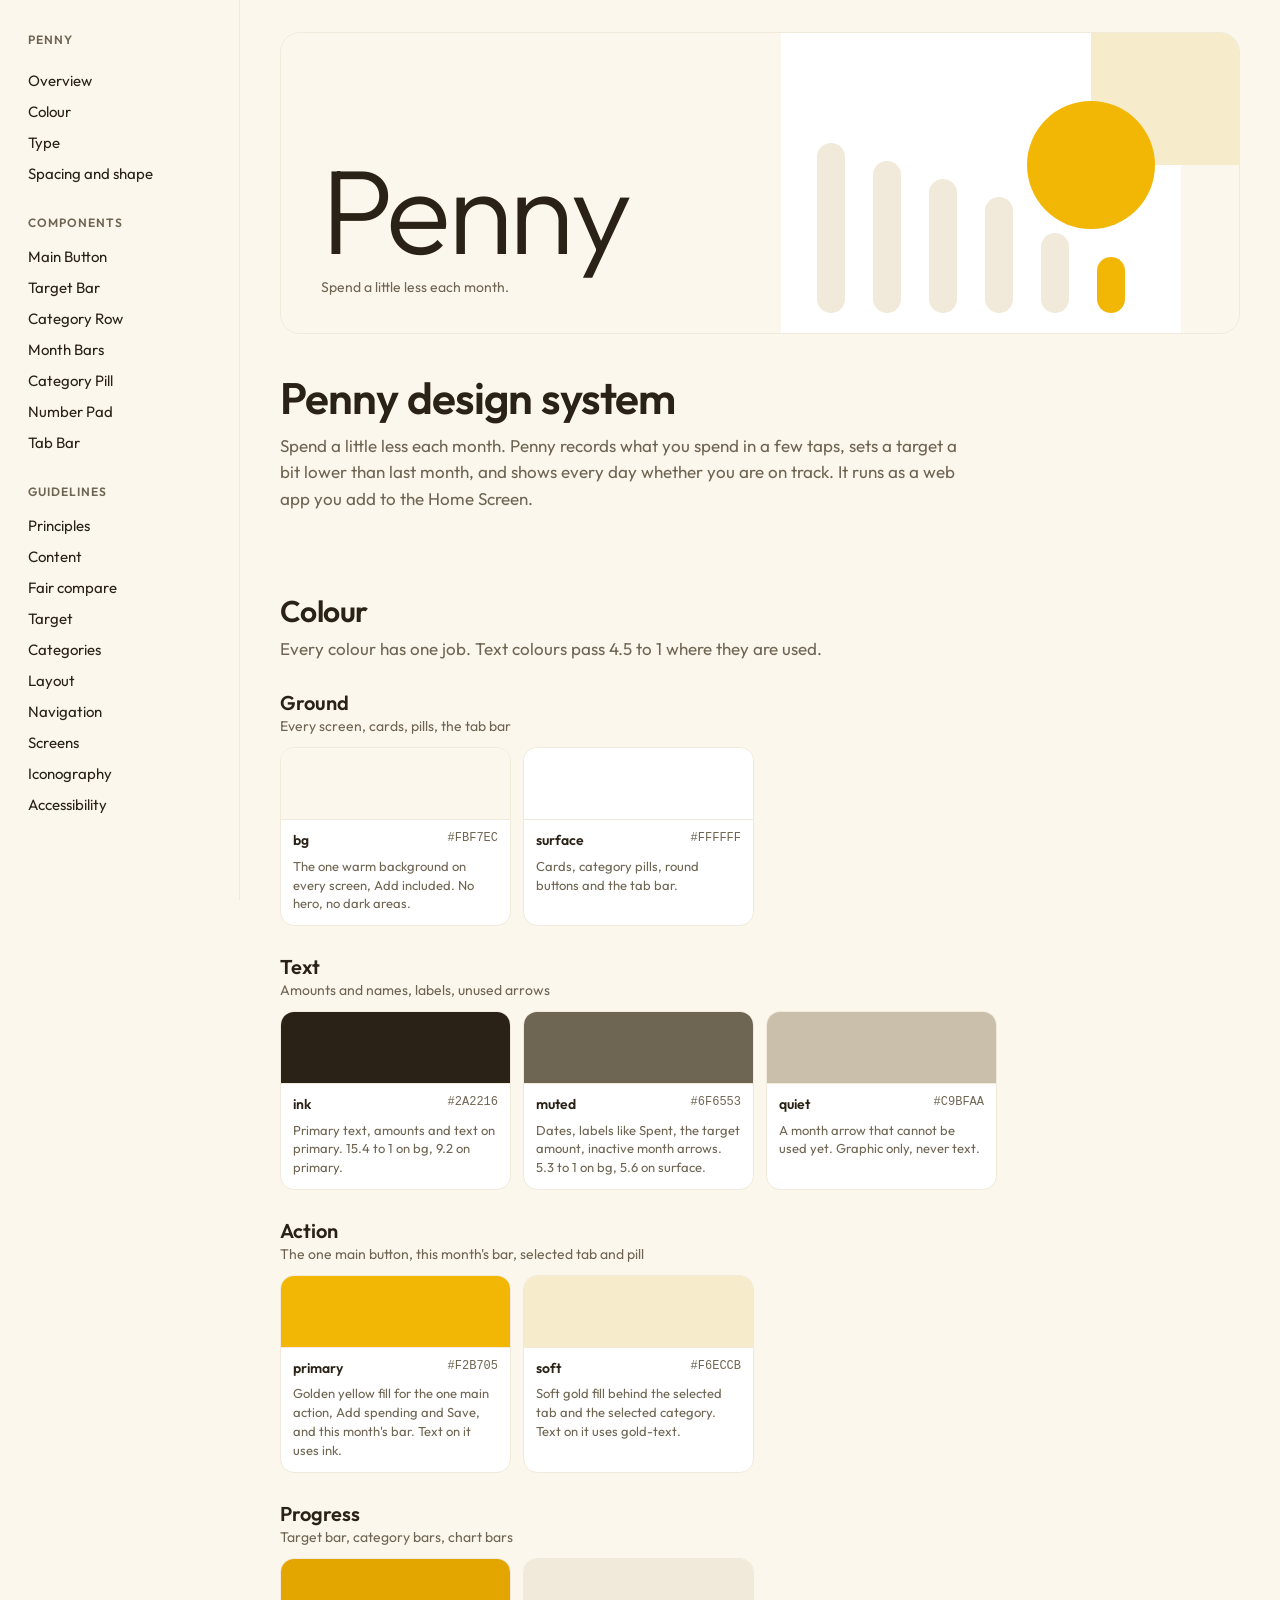
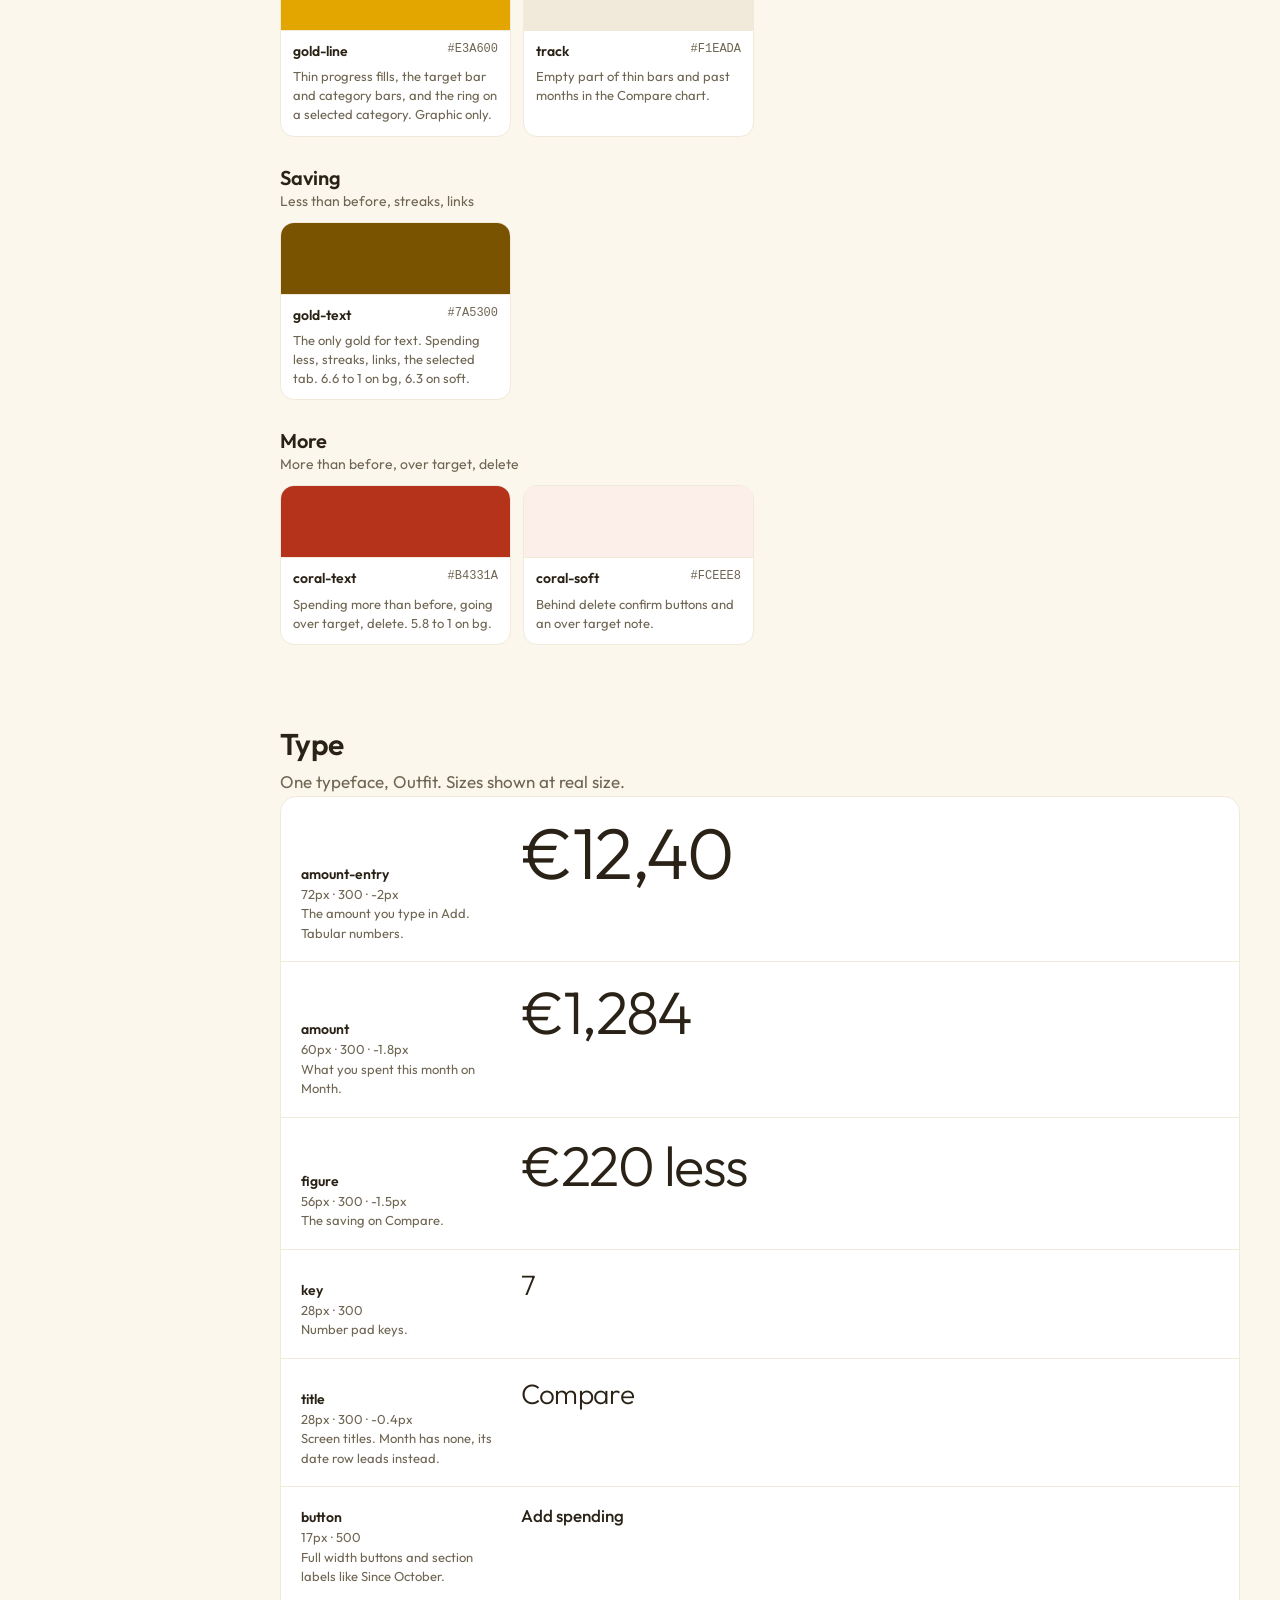
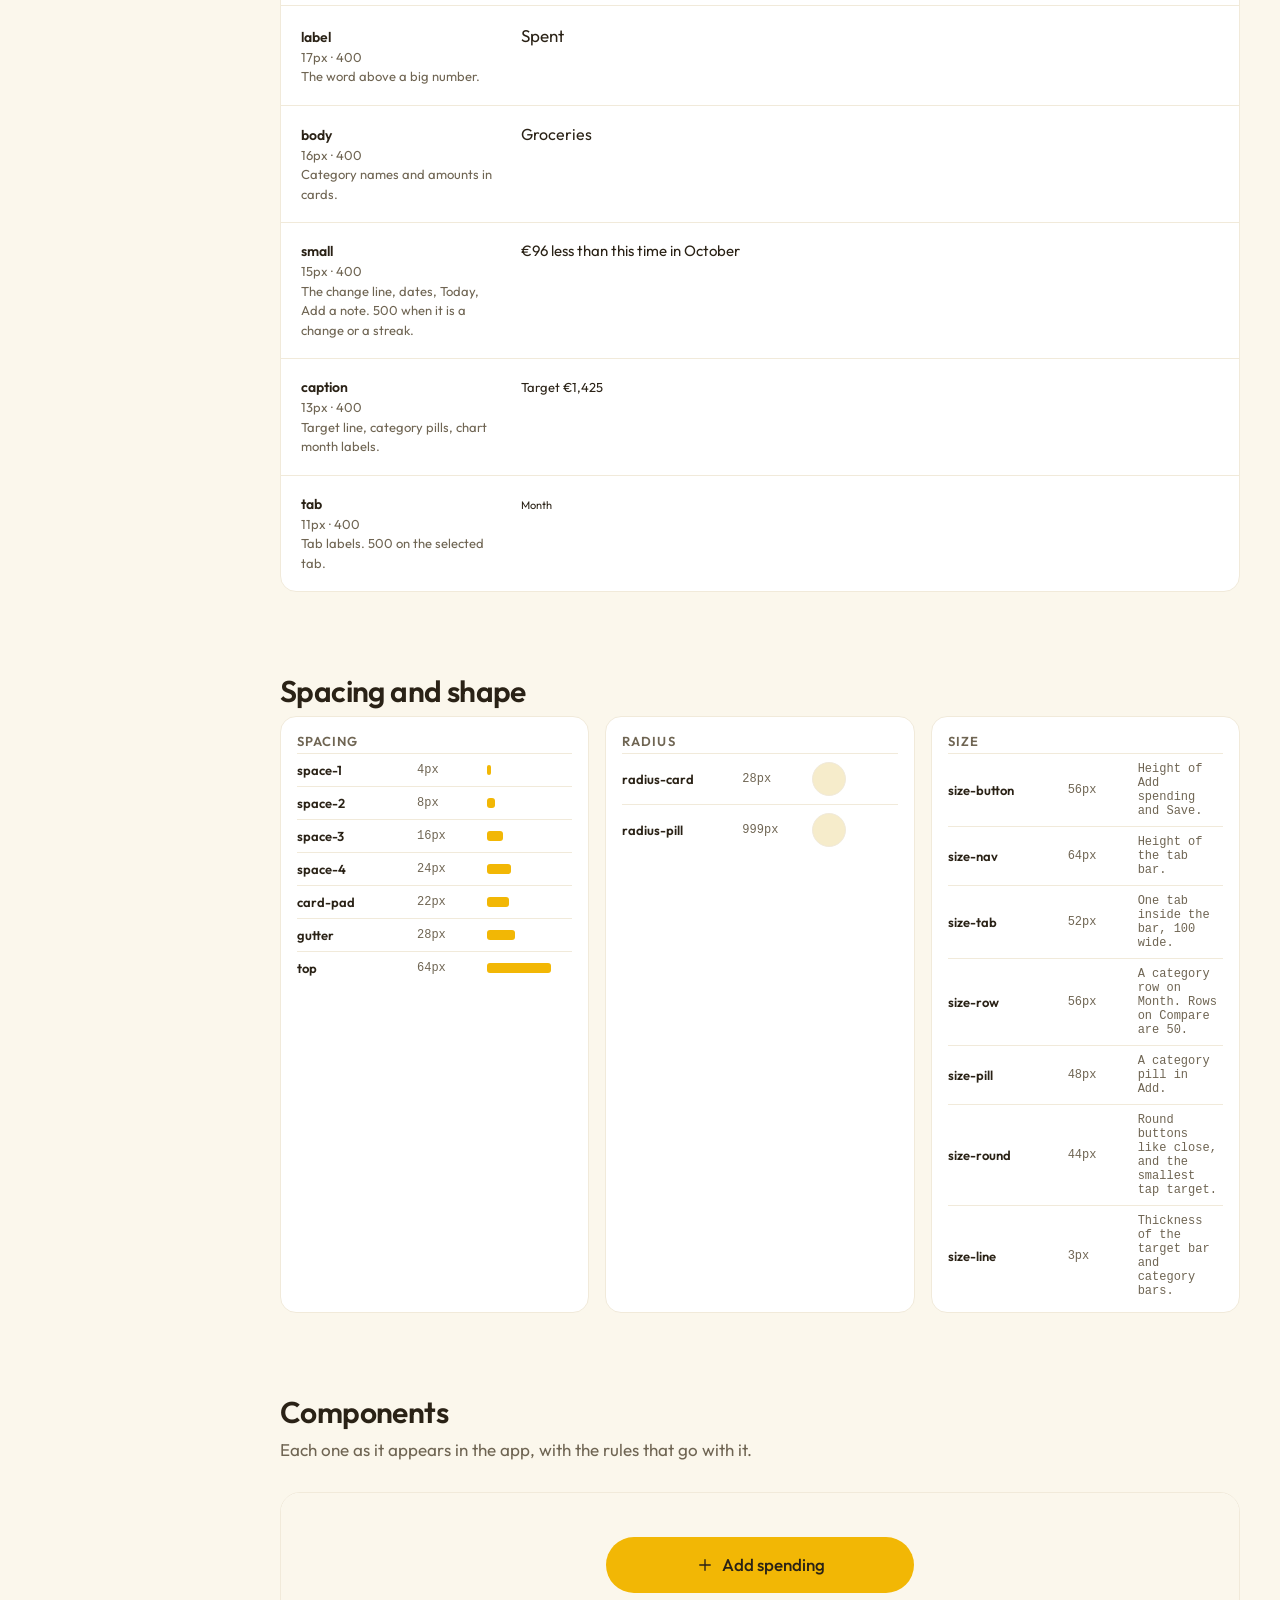
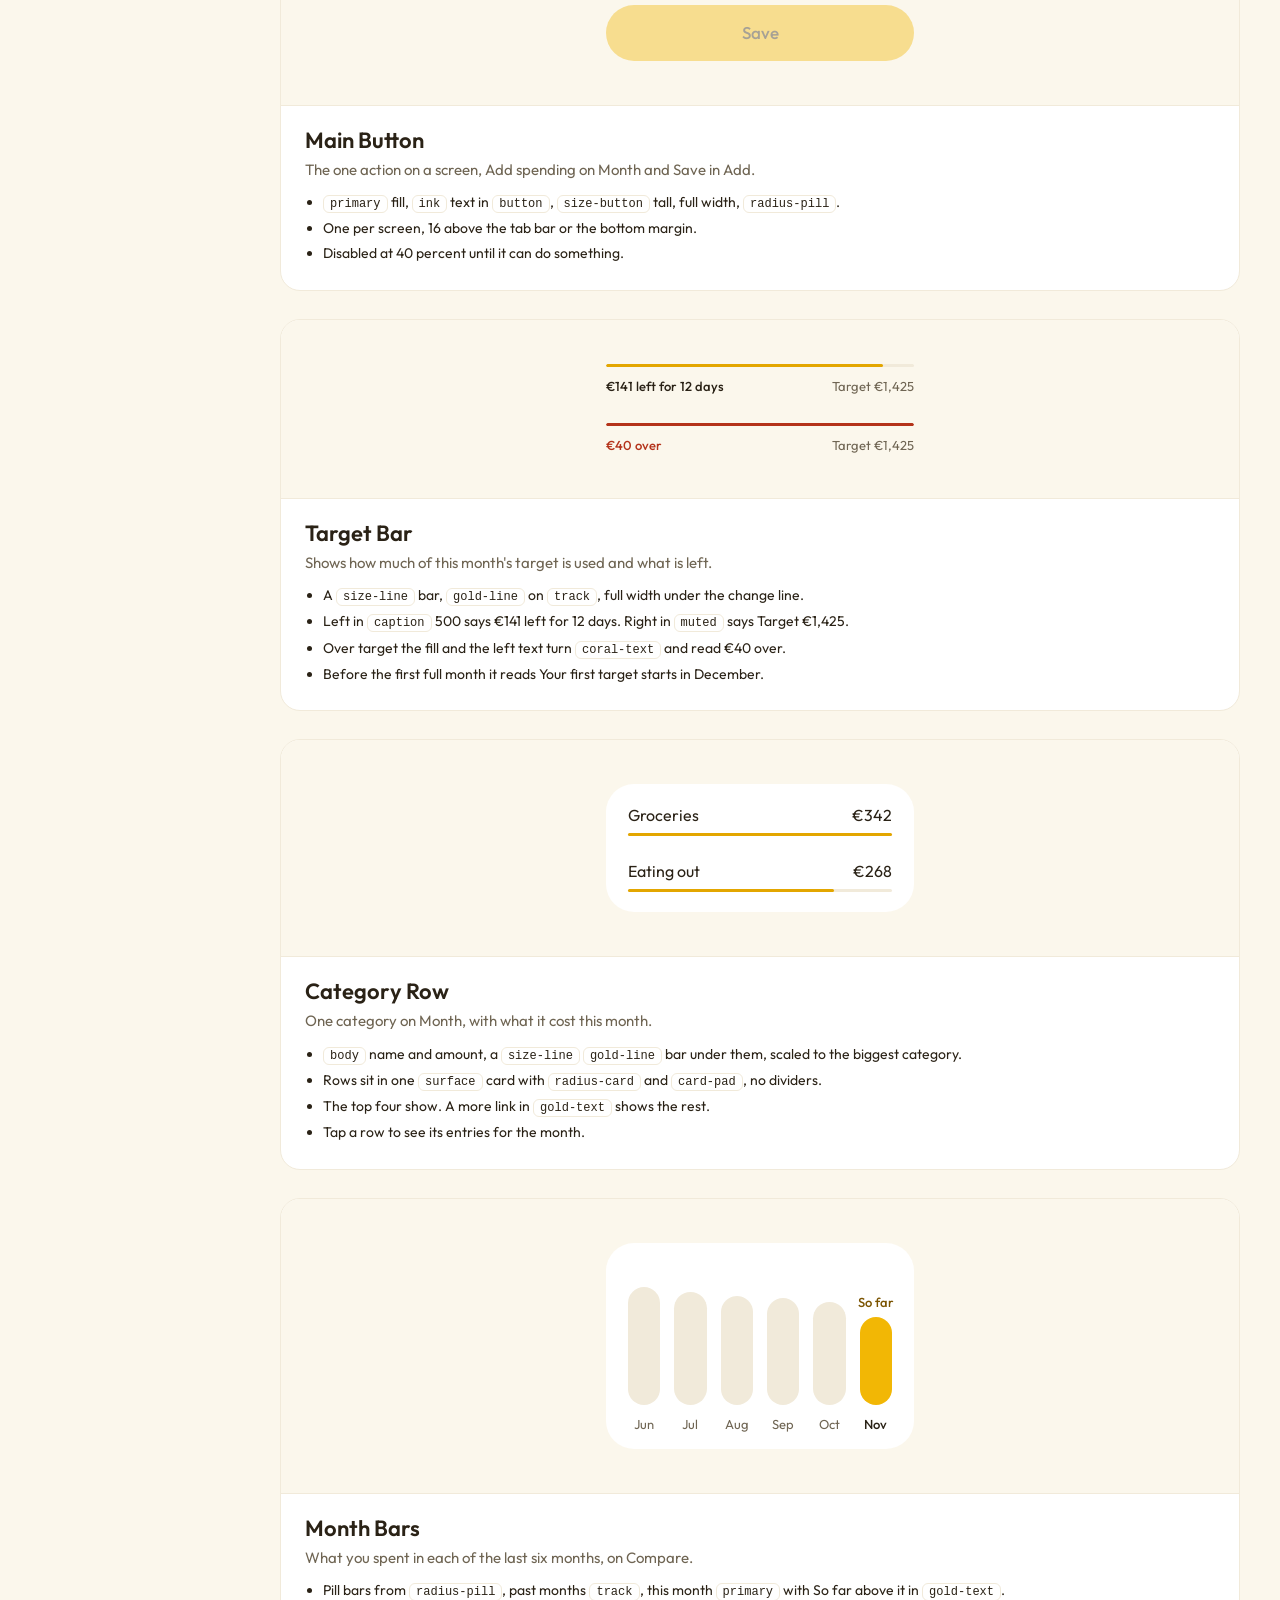
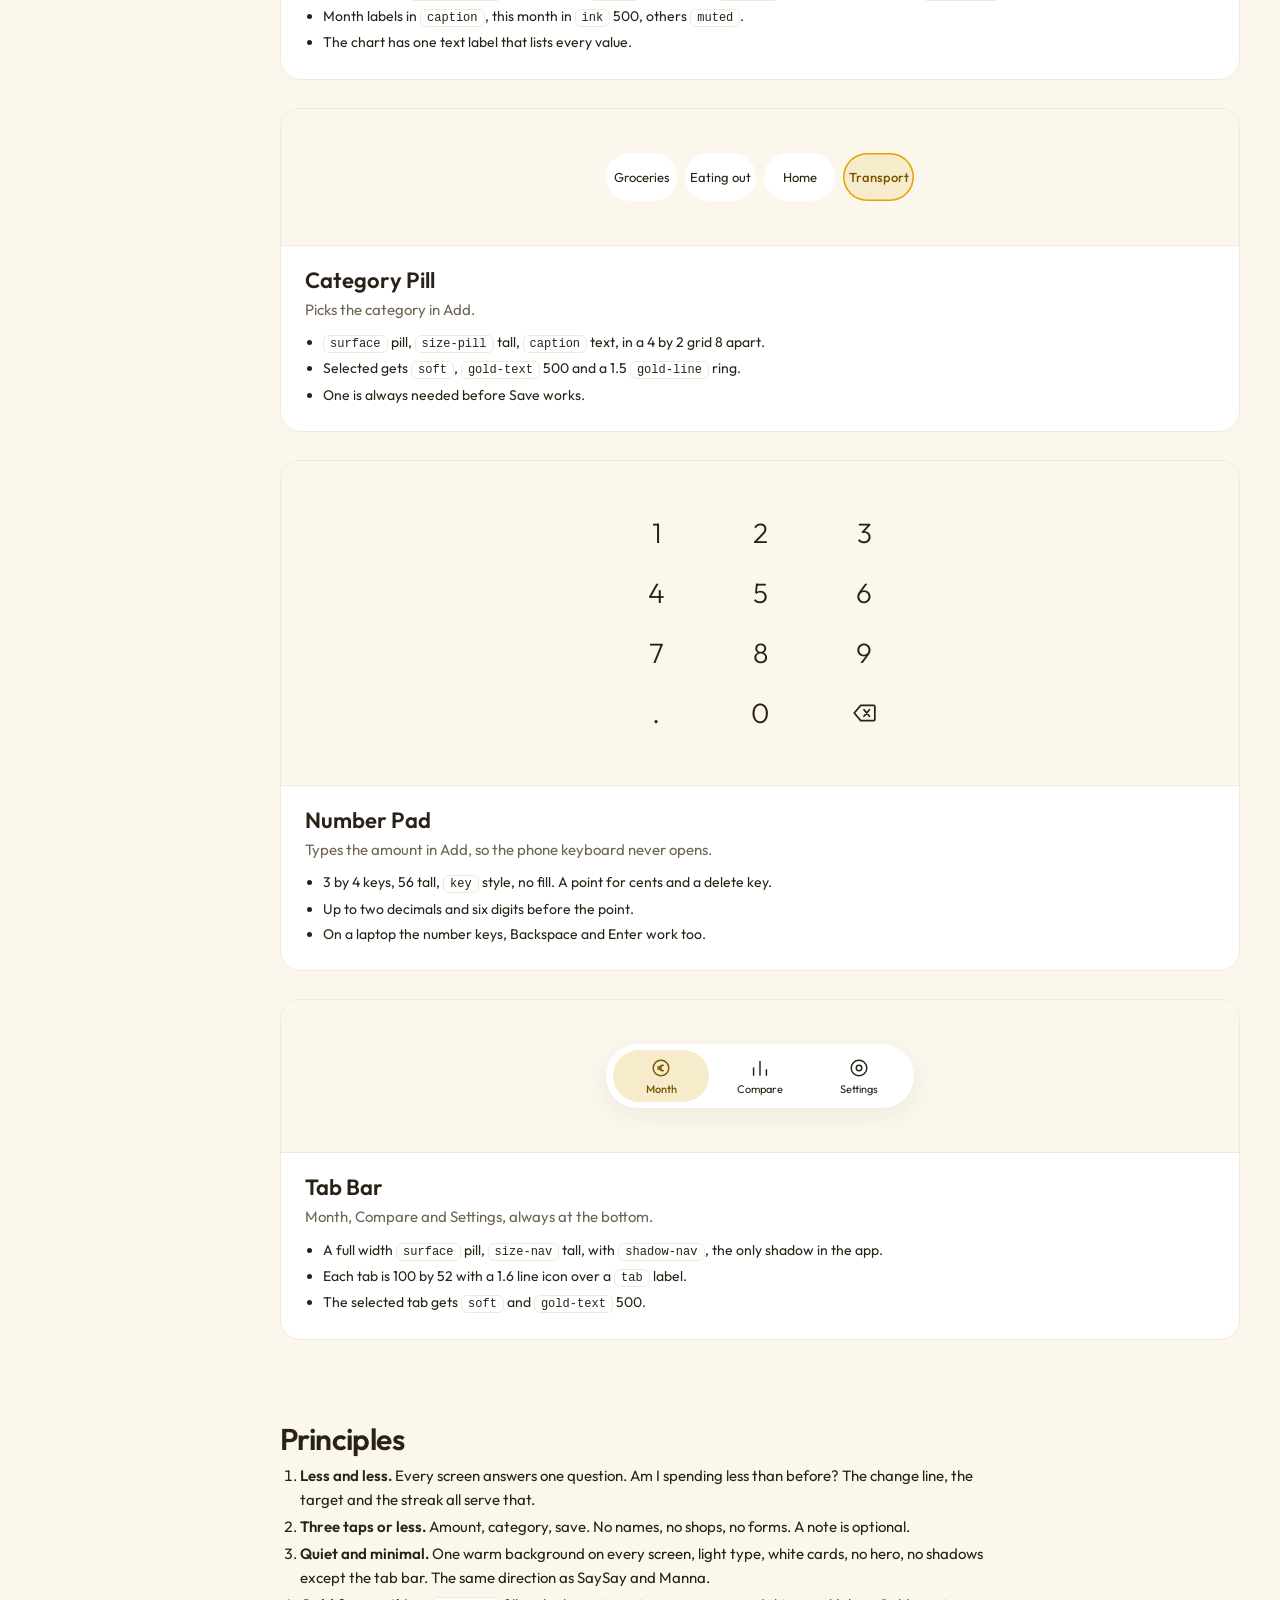
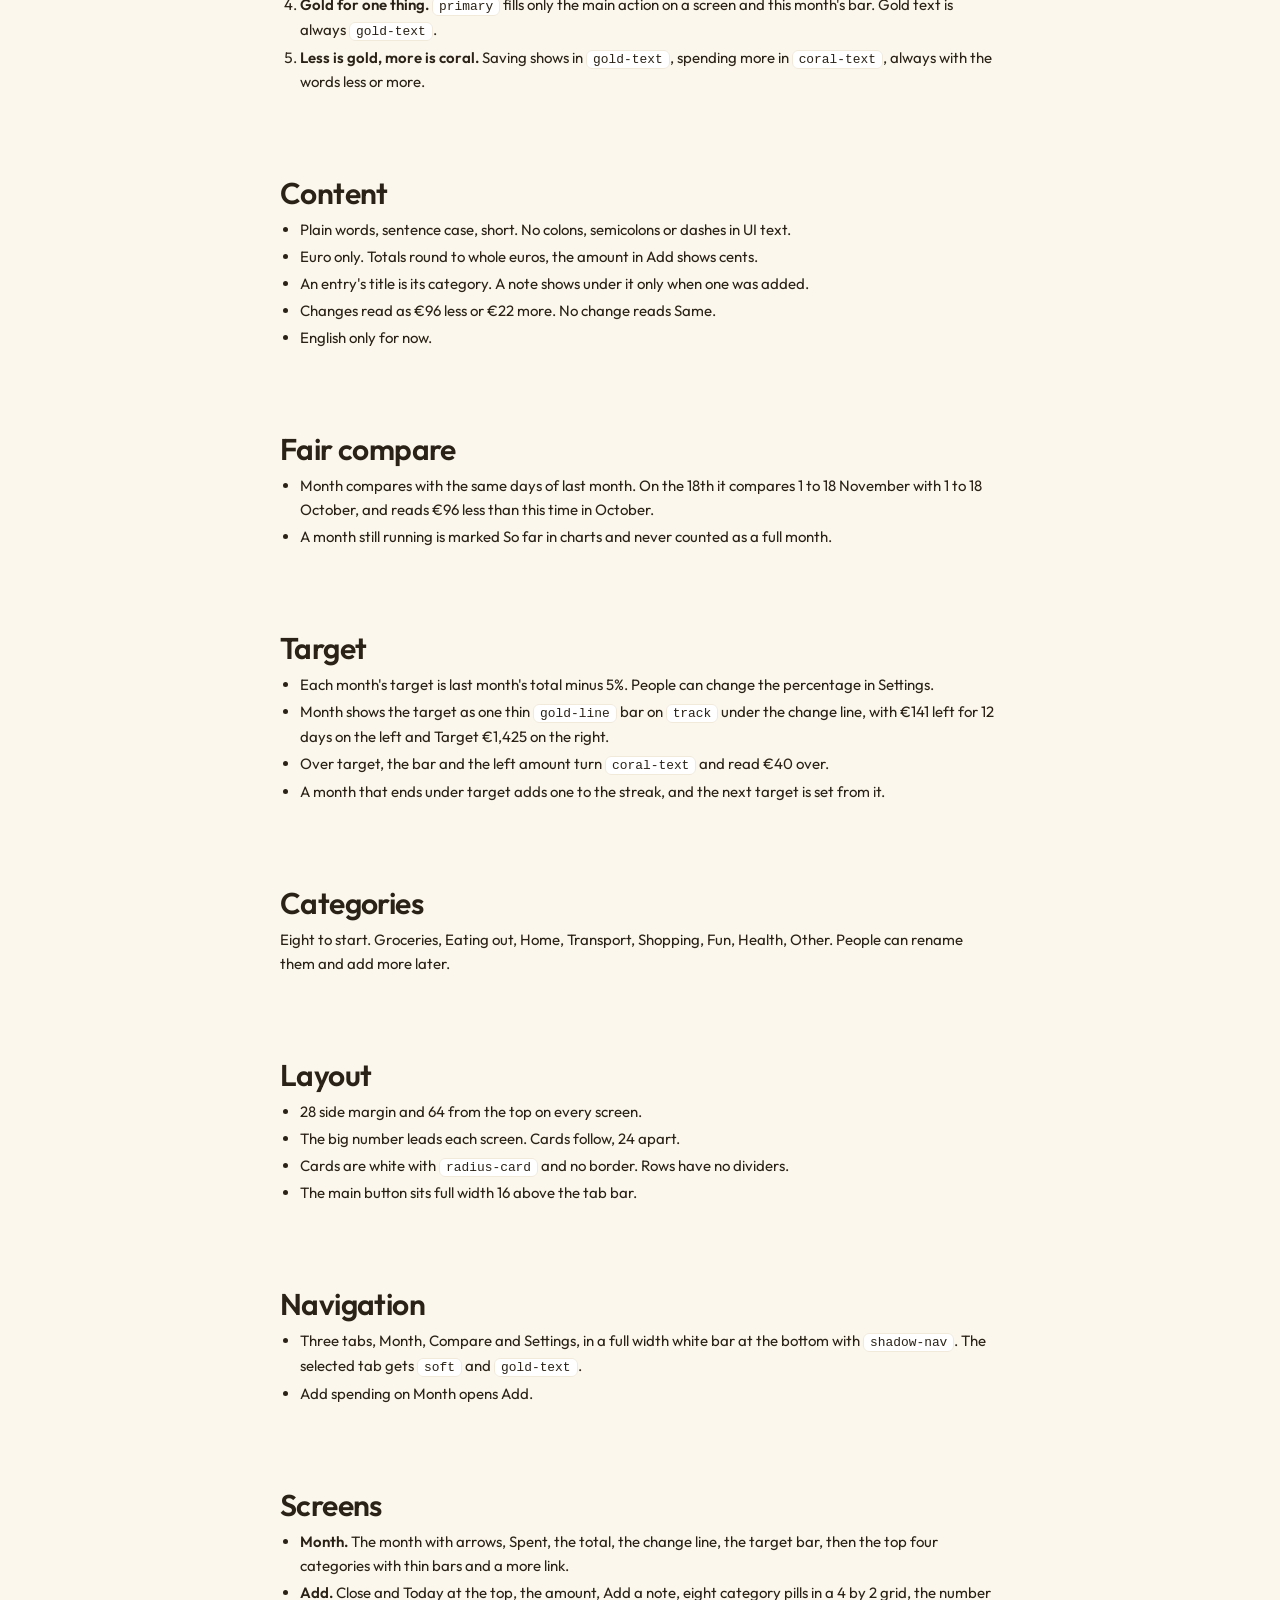
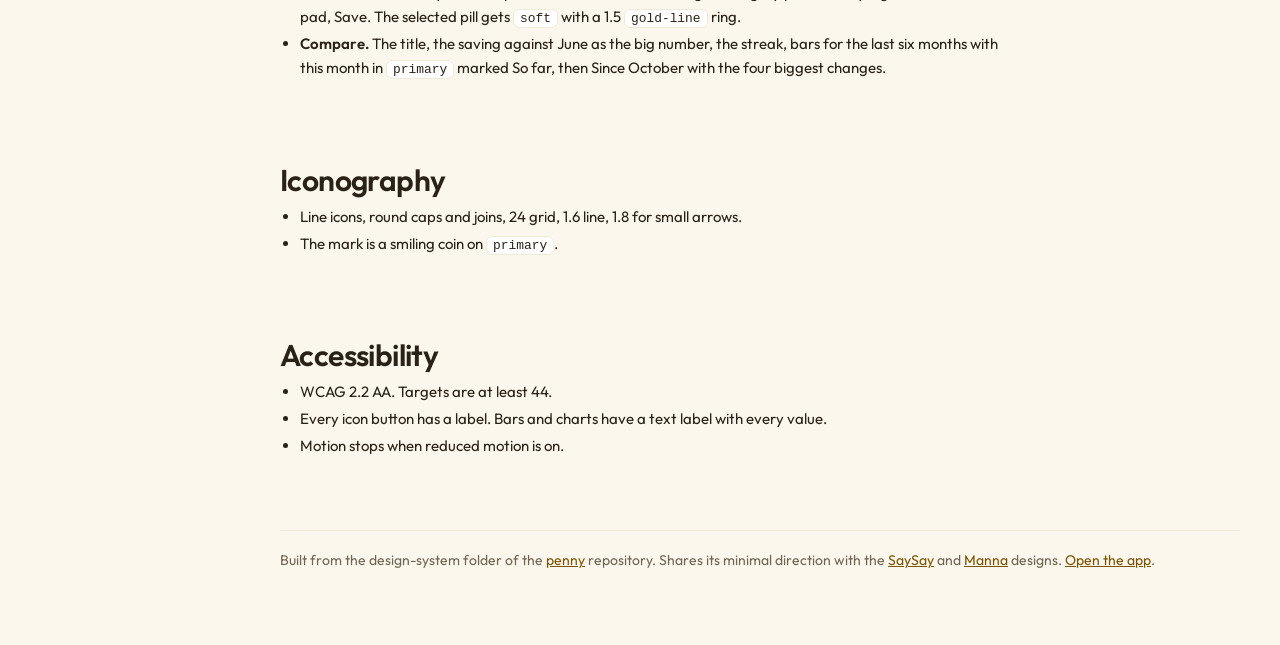
==== design-system/index.html @ d958c7b0 "First version of Penny Month, Add, Compare and Settings in the minimal style of SaySay and Manna, wi" ====
<!doctype html>
<html lang="en">
<head>
<meta charset="utf-8">
<meta name="viewport" content="width=device-width, initial-scale=1">
<title>Penny design system</title>
<link rel="icon" type="image/svg+xml" href="../icon.svg">
<meta name="description" content="Colours, type, components and rules of Penny, the app that helps you spend a little less each month.">
<link rel="stylesheet" href="https://fonts.googleapis.com/css2?family=Outfit:wght@300;400;500&display=swap">
<style>
:root {
  --bg: #FBF7EC;
  --surface: #FFFFFF;
  --ink: #2A2216;
  --muted: #6F6553;
  --quiet: #C9BFAA;
  --primary: #F2B705;
  --gold-line: #E3A600;
  --gold-text: #7A5300;
  --soft: #F6ECCB;
  --track: #F1EADA;
  --coral-text: #B4331A;
  --coral-soft: #FCEEE8;
  --space-1: 4px;
  --space-2: 8px;
  --space-3: 16px;
  --space-4: 24px;
  --card-pad: 22px;
  --gutter: 28px;
  --top: 64px;
  --radius-card: 28px;
  --radius-pill: 999px;
  --shadow-nav: 0 8px 24px rgba(42,34,22,0.06);
  --size-button: 56px;
  --size-nav: 64px;
  --size-tab: 52px;
  --size-row: 56px;
  --size-pill: 48px;
  --size-round: 44px;
  --size-line: 3px;
  --font-sans: Outfit, -apple-system, system-ui, sans-serif;
}
.amount-entry { font-family: var(--font-sans); font-size: 72px; line-height: 76px; font-weight: 300; letter-spacing: -2px; }
.amount { font-family: var(--font-sans); font-size: 60px; line-height: 64px; font-weight: 300; letter-spacing: -1.8px; }
.figure { font-family: var(--font-sans); font-size: 56px; line-height: 60px; font-weight: 300; letter-spacing: -1.5px; }
.key { font-family: var(--font-sans); font-size: 28px; line-height: 34px; font-weight: 300; }
.title { font-family: var(--font-sans); font-size: 28px; line-height: 34px; font-weight: 300; letter-spacing: -0.4px; }
.button { font-family: var(--font-sans); font-size: 17px; line-height: 22px; font-weight: 500; }
.label { font-family: var(--font-sans); font-size: 17px; line-height: 24px; font-weight: 400; }
.body { font-family: var(--font-sans); font-size: 16px; line-height: 20px; font-weight: 400; }
.small { font-family: var(--font-sans); font-size: 15px; line-height: 20px; font-weight: 400; }
.caption { font-family: var(--font-sans); font-size: 13px; line-height: 18px; font-weight: 400; }
.tab { font-family: var(--font-sans); font-size: 11px; line-height: 14px; font-weight: 400; }

* { box-sizing: border-box; }
html { scroll-behavior: smooth; scroll-padding-top: 24px; }
body { margin: 0; background: var(--bg); color: var(--ink); font-family: var(--font-sans); -webkit-font-smoothing: antialiased; }
.layout { display: grid; grid-template-columns: 240px minmax(0, 1fr); max-width: 1280px; margin: 0 auto; }
aside { position: sticky; top: 0; height: 100vh; overflow-y: auto; padding: 32px 20px 32px 28px; border-right: 1px solid var(--track); }
aside > .brand { font-size: 12px; font-weight: 600; letter-spacing: .08em; text-transform: uppercase; color: var(--muted); margin-bottom: 18px; }
aside a { display: block; padding: 6px 10px; margin: 0 -10px; border-radius: 8px; color: var(--ink); text-decoration: none; font-size: 15px; }
aside a:hover { background: var(--surface); }
aside .label { font-size: 12px; font-weight: 600; letter-spacing: .08em; text-transform: uppercase; color: var(--muted); margin: 22px 0 6px; }
main { padding: 32px 40px 96px; min-width: 0; }
.cover { border-radius: 20px; overflow: hidden; border: 1px solid var(--track); background: var(--bg); }
.cover > .cv { width: 100% !important; }
h1 { font-size: 44px; font-weight: 600; letter-spacing: -.02em; margin: 36px 0 8px; }
h2.sec { font-size: 30px; font-weight: 600; letter-spacing: -.02em; margin: 72px 0 6px; padding-top: 8px; }
h3 { font-size: 20px; font-weight: 600; margin: 32px 0 8px; }
.lead { font-size: 17px; line-height: 1.55; color: var(--muted); max-width: 680px; margin: 0; }
.prose { max-width: 720px; font-size: 15px; line-height: 1.6; }
.prose p { margin: 0 0 10px; } .prose ul, .prose ol { margin: 0 0 14px; padding-left: 20px; } .prose li { margin: 3px 0; }
.prose h3 { font-size: 17px; margin: 22px 0 6px; } .prose b { font-weight: 600; }
code { font-family: ui-monospace, SFMono-Regular, Menlo, monospace; font-size: .86em; background: var(--surface); border: 1px solid var(--track); border-radius: 6px; padding: 1px 6px; }
.table { overflow-x: auto; margin: 6px 0 16px; border: 1px solid var(--track); border-radius: 14px; background: var(--surface); }
table { border-collapse: collapse; width: 100%; font-size: 14px; }
th, td { text-align: left; padding: 10px 14px; border-bottom: 1px solid var(--track); vertical-align: top; }
th { font-size: 12px; font-weight: 600; letter-spacing: .06em; text-transform: uppercase; color: var(--muted); }
tr:last-child td { border-bottom: 0; }
.group { margin-top: 28px; } .group h3 { margin: 0 0 2px; } .group .use { color: var(--muted); font-size: 14px; margin: 0 0 12px; }
.swatches { display: grid; grid-template-columns: repeat(auto-fill, minmax(200px, 1fr)); gap: 12px; }
.sw { background: var(--surface); border: 1px solid var(--track); border-radius: 14px; overflow: hidden; }
.sw .chip { height: 72px; border-bottom: 1px solid var(--track); }
.sw .meta { padding: 10px 12px 12px; font-size: 13px; line-height: 1.45; }
.sw .meta b { font-size: 14px; font-weight: 600; } .sw .meta span { color: var(--muted); float: right; font-family: ui-monospace, Menlo, monospace; font-size: 12px; }
.sw .meta p { color: var(--muted); margin: 6px 0 0; }
.specimens { background: var(--surface); border: 1px solid var(--track); border-radius: 16px; }
.spec { display: grid; grid-template-columns: 200px minmax(0, 1fr); gap: 20px; padding: 18px 20px; border-bottom: 1px solid var(--track); align-items: baseline; }
.spec:last-child { border-bottom: 0; }
.spec .info { font-size: 13px; color: var(--muted); line-height: 1.5; } .spec .info b { color: var(--ink); font-weight: 600; font-size: 14px; display: block; }
.spec .sample { min-width: 0; overflow-wrap: anywhere; }
.scales { display: grid; grid-template-columns: repeat(auto-fill, minmax(280px, 1fr)); gap: 16px; }
.scale { background: var(--surface); border: 1px solid var(--track); border-radius: 16px; padding: 6px 16px; }
.scale h3 { font-size: 13px; letter-spacing: .08em; text-transform: uppercase; color: var(--muted); margin: 10px 0 4px; }
.step { display: grid; grid-template-columns: 110px 60px minmax(0, 1fr); gap: 10px; align-items: center; padding: 8px 0; border-top: 1px solid var(--track); font-size: 13px; }
.step b { font-weight: 600; } .step .v { color: var(--muted); font-family: ui-monospace, Menlo, monospace; font-size: 12px; }
.bar { height: 10px; background: var(--primary); border-radius: 3px; } .box { width: 34px; height: 34px; background: var(--soft); border: 1px solid var(--track); }
.comp { margin-top: 28px; background: var(--surface); border: 1px solid var(--track); border-radius: 20px; overflow: hidden; }
.comp .stage { background: var(--bg); padding: 28px; border-bottom: 1px solid var(--track); overflow-x: auto; display: flex; justify-content: center; }
.comp .guide { padding: 20px 24px 22px; }
.comp .guide h3 { margin: 0 0 4px; font-size: 22px; } .comp .guide .lead { font-size: 15px; margin-bottom: 10px; }
.comp .guide ul { margin: 0; padding-left: 18px; font-size: 14px; line-height: 1.6; color: var(--ink); } .comp .guide li { margin: 3px 0; }
footer { margin-top: 72px; padding-top: 20px; border-top: 1px solid var(--track); font-size: 14px; color: var(--muted); }
footer a, .prose a { color: var(--gold-text); }
@media (max-width: 860px) {
  .layout { display: block; }
  aside { position: sticky; z-index: 5; height: auto; display: flex; gap: 6px; overflow-x: auto; padding: 10px 16px; background: var(--bg); border-right: 0; border-bottom: 1px solid var(--track); white-space: nowrap; }
  aside > .brand, aside .label { display: none; }
  aside a { margin: 0; padding: 6px 12px; border-radius: 999px; background: var(--surface); border: 1px solid var(--track); font-size: 14px; }
  main { padding: 20px 16px 72px; }
  h1 { font-size: 34px; } h2.sec { font-size: 26px; margin-top: 56px; }
  .spec { grid-template-columns: 1fr; gap: 6px; }
  .comp .stage { padding: 16px; justify-content: flex-start; }
  .cover .cv { height: 220px !important; } .cover .cv svg { display: none; } .cover .nm { font-size: 64px !important; } .cover .txt { left: 20px !important; bottom: 22px !important; }
}
</style>
</head>
<body>
<div class="layout">
<aside>
  <div class="brand">Penny</div>
  <a href="#overview">Overview</a><a href="#colour">Colour</a><a href="#type">Type</a><a href="#scale">Spacing and shape</a>
  <div class="label">Components</div>
  <a href="#mainbutton">Main Button</a><a href="#targetbar">Target Bar</a><a href="#categoryrow">Category Row</a><a href="#monthbars">Month Bars</a><a href="#categorypill">Category Pill</a><a href="#numberpad">Number Pad</a><a href="#tabbar">Tab Bar</a>
  <div class="label">Guidelines</div>
  <a href="#principles">Principles</a><a href="#content">Content</a><a href="#fair-compare">Fair compare</a><a href="#target">Target</a><a href="#categories">Categories</a><a href="#layout">Layout</a><a href="#navigation">Navigation</a><a href="#screens">Screens</a><a href="#iconography">Iconography</a><a href="#accessibility">Accessibility</a>
</aside>
<main>
  <div class="cover" id="overview">
<style>
.cv{position:relative;width:960px;height:300px;background:var(--bg);overflow:hidden;font-family:var(--font-sans)}
.cv svg{position:absolute;left:480px;top:0}
.cv .surface{fill:var(--surface)} .cv .gold{fill:var(--primary)} .cv .soft{fill:var(--soft)} .cv .track{fill:var(--track)}
.txt{position:absolute;left:40px;bottom:36px;max-width:440px}
.nm{margin:0;font-size:120px;line-height:.92;font-weight:300;letter-spacing:-0.03em;color:var(--ink)}
.tg{margin:12px 0 0;font-size:14px;line-height:20px;color:var(--muted)}
</style>
<div class="cv">
<svg width="480" height="300" viewBox="0 0 480 300" aria-hidden="true">
  <rect class="surface" x="20" y="-28" width="400" height="356" rx="28"></rect>
  <rect class="soft" x="330" y="-28" width="200" height="160" rx="28"></rect>
  <circle class="gold" cx="330" cy="132" r="64"></circle>
  <rect class="track" x="56" y="110" width="28" height="170" rx="14"></rect>
  <rect class="track" x="112" y="128" width="28" height="152" rx="14"></rect>
  <rect class="track" x="168" y="146" width="28" height="134" rx="14"></rect>
  <rect class="track" x="224" y="164" width="28" height="116" rx="14"></rect>
  <rect class="track" x="280" y="200" width="28" height="80" rx="14"></rect>
  <rect class="gold" x="336" y="224" width="28" height="56" rx="14"></rect>
</svg>
<div class="txt"><h1 class="nm">Penny</h1><p class="tg">Spend a little less each month.</p></div>
</div>
</div>
  <h1>Penny design system</h1>
  <div class="prose"><p class="lead">Spend a little less each month. Penny records what you spend in a few taps, sets a target a bit lower than last month, and shows every day whether you are on track. It runs as a web app you add to the Home Screen.</p></div>

  <h2 class="sec" id="colour">Colour</h2>
  <p class="lead">Every colour has one job. Text colours pass 4.5 to 1 where they are used.</p>
  <div class="group"><h3>Ground</h3><p class="use">Every screen, cards, pills, the tab bar</p><div class="swatches"><div class="sw"><div class="chip" style="background:#FBF7EC"></div><div class="meta"><b>bg</b><span>#FBF7EC</span><p>The one warm background on every screen, Add included. No hero, no dark areas.</p></div></div><div class="sw"><div class="chip" style="background:#FFFFFF"></div><div class="meta"><b>surface</b><span>#FFFFFF</span><p>Cards, category pills, round buttons and the tab bar.</p></div></div></div></div><div class="group"><h3>Text</h3><p class="use">Amounts and names, labels, unused arrows</p><div class="swatches"><div class="sw"><div class="chip" style="background:#2A2216"></div><div class="meta"><b>ink</b><span>#2A2216</span><p>Primary text, amounts and text on primary. 15.4 to 1 on bg, 9.2 on primary.</p></div></div><div class="sw"><div class="chip" style="background:#6F6553"></div><div class="meta"><b>muted</b><span>#6F6553</span><p>Dates, labels like Spent, the target amount, inactive month arrows. 5.3 to 1 on bg, 5.6 on surface.</p></div></div><div class="sw"><div class="chip" style="background:#C9BFAA"></div><div class="meta"><b>quiet</b><span>#C9BFAA</span><p>A month arrow that cannot be used yet. Graphic only, never text.</p></div></div></div></div><div class="group"><h3>Action</h3><p class="use">The one main button, this month's bar, selected tab and pill</p><div class="swatches"><div class="sw"><div class="chip" style="background:#F2B705"></div><div class="meta"><b>primary</b><span>#F2B705</span><p>Golden yellow fill for the one main action, Add spending and Save, and this month's bar. Text on it uses ink.</p></div></div><div class="sw"><div class="chip" style="background:#F6ECCB"></div><div class="meta"><b>soft</b><span>#F6ECCB</span><p>Soft gold fill behind the selected tab and the selected category. Text on it uses gold-text.</p></div></div></div></div><div class="group"><h3>Progress</h3><p class="use">Target bar, category bars, chart bars</p><div class="swatches"><div class="sw"><div class="chip" style="background:#E3A600"></div><div class="meta"><b>gold-line</b><span>#E3A600</span><p>Thin progress fills, the target bar and category bars, and the ring on a selected category. Graphic only.</p></div></div><div class="sw"><div class="chip" style="background:#F1EADA"></div><div class="meta"><b>track</b><span>#F1EADA</span><p>Empty part of thin bars and past months in the Compare chart.</p></div></div></div></div><div class="group"><h3>Saving</h3><p class="use">Less than before, streaks, links</p><div class="swatches"><div class="sw"><div class="chip" style="background:#7A5300"></div><div class="meta"><b>gold-text</b><span>#7A5300</span><p>The only gold for text. Spending less, streaks, links, the selected tab. 6.6 to 1 on bg, 6.3 on soft.</p></div></div></div></div><div class="group"><h3>More</h3><p class="use">More than before, over target, delete</p><div class="swatches"><div class="sw"><div class="chip" style="background:#B4331A"></div><div class="meta"><b>coral-text</b><span>#B4331A</span><p>Spending more than before, going over target, delete. 5.8 to 1 on bg.</p></div></div><div class="sw"><div class="chip" style="background:#FCEEE8"></div><div class="meta"><b>coral-soft</b><span>#FCEEE8</span><p>Behind delete confirm buttons and an over target note.</p></div></div></div></div>

  <h2 class="sec" id="type">Type</h2>
  <p class="lead">One typeface, Outfit. Sizes shown at real size.</p>
  <div class="specimens"><div class="spec"><div class="info"><b>amount-entry</b>72px · 300 · -2px<br>The amount you type in Add. Tabular numbers.</div><div class="sample amount-entry">€12,40</div></div><div class="spec"><div class="info"><b>amount</b>60px · 300 · -1.8px<br>What you spent this month on Month.</div><div class="sample amount">€1,284</div></div><div class="spec"><div class="info"><b>figure</b>56px · 300 · -1.5px<br>The saving on Compare.</div><div class="sample figure">€220 less</div></div><div class="spec"><div class="info"><b>key</b>28px · 300<br>Number pad keys.</div><div class="sample key">7</div></div><div class="spec"><div class="info"><b>title</b>28px · 300 · -0.4px<br>Screen titles. Month has none, its date row leads instead.</div><div class="sample title">Compare</div></div><div class="spec"><div class="info"><b>button</b>17px · 500<br>Full width buttons and section labels like Since October.</div><div class="sample button">Add spending</div></div><div class="spec"><div class="info"><b>label</b>17px · 400<br>The word above a big number.</div><div class="sample label">Spent</div></div><div class="spec"><div class="info"><b>body</b>16px · 400<br>Category names and amounts in cards.</div><div class="sample body">Groceries</div></div><div class="spec"><div class="info"><b>small</b>15px · 400<br>The change line, dates, Today, Add a note. 500 when it is a change or a streak.</div><div class="sample small">€96 less than this time in October</div></div><div class="spec"><div class="info"><b>caption</b>13px · 400<br>Target line, category pills, chart month labels.</div><div class="sample caption">Target €1,425</div></div><div class="spec"><div class="info"><b>tab</b>11px · 400<br>Tab labels. 500 on the selected tab.</div><div class="sample tab">Month</div></div></div>

  <h2 class="sec" id="scale">Spacing and shape</h2>
  <div class="scales">
    <div class="scale"><h3>Spacing</h3><div class="step"><b>space-1</b><span class="v">4px</span><div class="bar" style="width:4px"></div></div><div class="step"><b>space-2</b><span class="v">8px</span><div class="bar" style="width:8px"></div></div><div class="step"><b>space-3</b><span class="v">16px</span><div class="bar" style="width:16px"></div></div><div class="step"><b>space-4</b><span class="v">24px</span><div class="bar" style="width:24px"></div></div><div class="step"><b>card-pad</b><span class="v">22px</span><div class="bar" style="width:22px"></div></div><div class="step"><b>gutter</b><span class="v">28px</span><div class="bar" style="width:28px"></div></div><div class="step"><b>top</b><span class="v">64px</span><div class="bar" style="width:64px"></div></div></div>
    <div class="scale"><h3>Radius</h3><div class="step"><b>radius-card</b><span class="v">28px</span><div class="box" style="border-radius:28px"></div></div><div class="step"><b>radius-pill</b><span class="v">999px</span><div class="box" style="border-radius:999px"></div></div></div>
    <div class="scale"><h3>Size</h3><div class="step"><b>size-button</b><span class="v">56px</span><span class="v">Height of Add spending and Save.</span></div><div class="step"><b>size-nav</b><span class="v">64px</span><span class="v">Height of the tab bar.</span></div><div class="step"><b>size-tab</b><span class="v">52px</span><span class="v">One tab inside the bar, 100 wide.</span></div><div class="step"><b>size-row</b><span class="v">56px</span><span class="v">A category row on Month. Rows on Compare are 50.</span></div><div class="step"><b>size-pill</b><span class="v">48px</span><span class="v">A category pill in Add.</span></div><div class="step"><b>size-round</b><span class="v">44px</span><span class="v">Round buttons like close, and the smallest tap target.</span></div><div class="step"><b>size-line</b><span class="v">3px</span><span class="v">Thickness of the target bar and category bars.</span></div></div>
  </div>

  <h2 class="sec" id="components">Components</h2>
  <p class="lead">Each one as it appears in the app, with the rules that go with it.</p>
  <section class="comp" id="mainbutton"><div class="stage">
<div style="font-family:var(--font-sans);background:var(--bg);color:var(--ink);padding:16px;display:flex;flex-direction:column;gap:12px;width:340px">
<button type="button" class="button" style="height:56px;border:0;border-radius:999px;background:var(--primary);color:var(--ink);font-family:var(--font-sans);display:flex;align-items:center;justify-content:center;gap:8px"><svg width="18" height="18" viewBox="0 0 24 24" fill="none" stroke="currentColor" stroke-width="1.8" stroke-linecap="round" aria-hidden="true"><path d="M12 5v14M5 12h14"/></svg>Add spending</button>
<button type="button" disabled class="button" style="height:56px;border:0;border-radius:999px;background:var(--primary);color:var(--ink);opacity:.4;font-family:var(--font-sans)">Save</button>
</div>
</div><div class="guide"><h3>Main Button</h3><p class="lead">The one action on a screen, Add spending on Month and Save in Add.</p><ul><li><code>primary</code> fill, <code>ink</code> text in <code>button</code>, <code>size-button</code> tall, full width, <code>radius-pill</code>.</li><li>One per screen, 16 above the tab bar or the bottom margin.</li><li>Disabled at 40 percent until it can do something.</li></ul></div></section>
<section class="comp" id="targetbar"><div class="stage">
<div style="font-family:var(--font-sans);background:var(--bg);color:var(--ink);padding:16px;width:340px;display:flex;flex-direction:column;gap:28px">
<div><div style="height:3px;border-radius:999px;background:var(--track);overflow:hidden"><div style="width:90%;height:3px;border-radius:999px;background:var(--gold-line)"></div></div><div class="caption" style="margin-top:10px;display:flex;justify-content:space-between"><span style="font-weight:500">€141 left for 12 days</span><span style="color:var(--muted)">Target €1,425</span></div></div>
<div><div style="height:3px;border-radius:999px;background:var(--track);overflow:hidden"><div style="width:100%;height:3px;border-radius:999px;background:var(--coral-text)"></div></div><div class="caption" style="margin-top:10px;display:flex;justify-content:space-between"><span style="font-weight:500;color:var(--coral-text)">€40 over</span><span style="color:var(--muted)">Target €1,425</span></div></div>
</div>
</div><div class="guide"><h3>Target Bar</h3><p class="lead">Shows how much of this month's target is used and what is left.</p><ul><li>A <code>size-line</code> bar, <code>gold-line</code> on <code>track</code>, full width under the change line.</li><li>Left in <code>caption</code> 500 says €141 left for 12 days. Right in <code>muted</code> says Target €1,425.</li><li>Over target the fill and the left text turn <code>coral-text</code> and read €40 over.</li><li>Before the first full month it reads Your first target starts in December.</li></ul></div></section>
<section class="comp" id="categoryrow"><div class="stage">
<div style="font-family:var(--font-sans);background:var(--bg);color:var(--ink);padding:16px;width:340px">
<div style="border-radius:28px;background:var(--surface);padding:8px 22px">
<div style="height:56px;display:flex;flex-direction:column;justify-content:center;gap:8px"><div class="body" style="display:flex;justify-content:space-between"><span>Groceries</span><span>€342</span></div><div style="height:3px;border-radius:999px;background:var(--track)"><div style="width:100%;height:3px;border-radius:999px;background:var(--gold-line)"></div></div></div>
<div style="height:56px;display:flex;flex-direction:column;justify-content:center;gap:8px"><div class="body" style="display:flex;justify-content:space-between"><span>Eating out</span><span>€268</span></div><div style="height:3px;border-radius:999px;background:var(--track)"><div style="width:78%;height:3px;border-radius:999px;background:var(--gold-line)"></div></div></div>
</div></div>
</div><div class="guide"><h3>Category Row</h3><p class="lead">One category on Month, with what it cost this month.</p><ul><li><code>body</code> name and amount, a <code>size-line</code> <code>gold-line</code> bar under them, scaled to the biggest category.</li><li>Rows sit in one <code>surface</code> card with <code>radius-card</code> and <code>card-pad</code>, no dividers.</li><li>The top four show. A more link in <code>gold-text</code> shows the rest.</li><li>Tap a row to see its entries for the month.</li></ul></div></section>
<section class="comp" id="monthbars"><div class="stage">
<div style="font-family:var(--font-sans);background:var(--bg);color:var(--ink);padding:16px;width:340px">
<div style="border-radius:28px;background:var(--surface);padding:22px 22px 16px">
<div style="height:140px;display:grid;grid-template-columns:repeat(6,minmax(0,1fr));gap:14px;align-items:end">
<div style="height:118px;border-radius:999px;background:var(--track)"></div><div style="height:113px;border-radius:999px;background:var(--track)"></div><div style="height:109px;border-radius:999px;background:var(--track)"></div><div style="height:107px;border-radius:999px;background:var(--track)"></div><div style="height:103px;border-radius:999px;background:var(--track)"></div>
<div style="display:flex;flex-direction:column;align-items:center;gap:6px"><span class="caption" style="color:var(--gold-text);font-weight:500;white-space:nowrap">So far</span><div style="width:100%;height:88px;border-radius:999px;background:var(--primary)"></div></div>
</div>
<div class="caption" style="margin-top:10px;display:grid;grid-template-columns:repeat(6,minmax(0,1fr));gap:14px;text-align:center;color:var(--muted)"><span>Jun</span><span>Jul</span><span>Aug</span><span>Sep</span><span>Oct</span><span style="color:var(--ink);font-weight:500">Nov</span></div>
</div></div>
</div><div class="guide"><h3>Month Bars</h3><p class="lead">What you spent in each of the last six months, on Compare.</p><ul><li>Pill bars from <code>radius-pill</code>, past months <code>track</code>, this month <code>primary</code> with So far above it in <code>gold-text</code>.</li><li>Month labels in <code>caption</code>, this month in <code>ink</code> 500, others <code>muted</code>.</li><li>The chart has one text label that lists every value.</li></ul></div></section>
<section class="comp" id="categorypill"><div class="stage">
<div style="font-family:var(--font-sans);background:var(--bg);color:var(--ink);padding:16px;width:340px;display:grid;grid-template-columns:repeat(4,minmax(0,1fr));gap:8px">
<span class="caption" style="height:48px;border-radius:999px;background:var(--surface);display:flex;align-items:center;justify-content:center">Groceries</span>
<span class="caption" style="height:48px;border-radius:999px;background:var(--surface);display:flex;align-items:center;justify-content:center">Eating out</span>
<span class="caption" style="height:48px;border-radius:999px;background:var(--surface);display:flex;align-items:center;justify-content:center">Home</span>
<span class="caption" style="height:48px;border-radius:999px;background:var(--soft);color:var(--gold-text);font-weight:500;box-shadow:inset 0 0 0 1.5px var(--gold-line);display:flex;align-items:center;justify-content:center">Transport</span>
</div>
</div><div class="guide"><h3>Category Pill</h3><p class="lead">Picks the category in Add.</p><ul><li><code>surface</code> pill, <code>size-pill</code> tall, <code>caption</code> text, in a 4 by 2 grid 8 apart.</li><li>Selected gets <code>soft</code>, <code>gold-text</code> 500 and a 1.5 <code>gold-line</code> ring.</li><li>One is always needed before Save works.</li></ul></div></section>
<section class="comp" id="numberpad"><div class="stage">
<div class="key" style="font-family:var(--font-sans);background:var(--bg);color:var(--ink);padding:16px;width:340px;display:grid;grid-template-columns:repeat(3,minmax(0,1fr));gap:4px;text-align:center">
<span style="height:56px;line-height:56px">1</span><span style="height:56px;line-height:56px">2</span><span style="height:56px;line-height:56px">3</span><span style="height:56px;line-height:56px">4</span><span style="height:56px;line-height:56px">5</span><span style="height:56px;line-height:56px">6</span><span style="height:56px;line-height:56px">7</span><span style="height:56px;line-height:56px">8</span><span style="height:56px;line-height:56px">9</span><span style="height:56px;line-height:56px">.</span><span style="height:56px;line-height:56px">0</span><span style="height:56px;display:flex;align-items:center;justify-content:center"><svg width="26" height="26" viewBox="0 0 24 24" fill="none" stroke="currentColor" stroke-width="1.6" stroke-linecap="round" stroke-linejoin="round" aria-hidden="true"><path d="M21 5H9l-6 7 6 7h12a1 1 0 0 0 1-1V6a1 1 0 0 0-1-1z"/><path d="M17 9l-5 6M12 9l5 6"/></svg></span>
</div>
</div><div class="guide"><h3>Number Pad</h3><p class="lead">Types the amount in Add, so the phone keyboard never opens.</p><ul><li>3 by 4 keys, 56 tall, <code>key</code> style, no fill. A point for cents and a delete key.</li><li>Up to two decimals and six digits before the point.</li><li>On a laptop the number keys, Backspace and Enter work too.</li></ul></div></section>
<section class="comp" id="tabbar"><div class="stage">
<div style="font-family:var(--font-sans);background:var(--bg);color:var(--ink);padding:16px;width:340px">
<div style="height:64px;border-radius:999px;background:var(--surface);box-shadow:var(--shadow-nav);display:flex;align-items:center;justify-content:space-around;padding:0 6px">
<span class="tab" style="width:96px;height:52px;border-radius:999px;background:var(--soft);color:var(--gold-text);font-weight:500;display:flex;flex-direction:column;align-items:center;justify-content:center;gap:3px"><svg width="22" height="22" viewBox="0 0 24 24" fill="none" stroke="currentColor" stroke-width="1.6" stroke-linecap="round" aria-hidden="true"><circle cx="12" cy="12" r="8.5"/><path d="M14.5 9.2a3 3 0 1 0 0 5.6M8.5 11h4M8.5 13h4"/></svg>Month</span>
<span class="tab" style="width:96px;height:52px;display:flex;flex-direction:column;align-items:center;justify-content:center;gap:3px"><svg width="22" height="22" viewBox="0 0 24 24" fill="none" stroke="currentColor" stroke-width="1.6" stroke-linecap="round" aria-hidden="true"><path d="M5 20V12M12 20V5M19 20v-6"/></svg>Compare</span>
<span class="tab" style="width:96px;height:52px;display:flex;flex-direction:column;align-items:center;justify-content:center;gap:3px"><svg width="22" height="22" viewBox="0 0 24 24" fill="none" stroke="currentColor" stroke-width="1.6" stroke-linecap="round" aria-hidden="true"><circle cx="12" cy="12" r="3"/><circle cx="12" cy="12" r="8.5"/></svg>Settings</span>
</div></div>
</div><div class="guide"><h3>Tab Bar</h3><p class="lead">Month, Compare and Settings, always at the bottom.</p><ul><li>A full width <code>surface</code> pill, <code>size-nav</code> tall, with <code>shadow-nav</code>, the only shadow in the app.</li><li>Each tab is 100 by 52 with a 1.6 line icon over a <code>tab</code> label.</li><li>The selected tab gets <code>soft</code> and <code>gold-text</code> 500.</li></ul></div></section>

  <h2 class="sec" id="principles">Principles</h2><div class="prose"><ol><li><b>Less and less.</b> Every screen answers one question. Am I spending less than before? The change line, the target and the streak all serve that.</li><li><b>Three taps or less.</b> Amount, category, save. No names, no shops, no forms. A note is optional.</li><li><b>Quiet and minimal.</b> One warm background on every screen, light type, white cards, no hero, no shadows except the tab bar. The same direction as SaySay and Manna.</li><li><b>Gold for one thing.</b> <code>primary</code> fills only the main action on a screen and this month's bar. Gold text is always <code>gold-text</code>.</li><li><b>Less is gold, more is coral.</b> Saving shows in <code>gold-text</code>, spending more in <code>coral-text</code>, always with the words less or more.</li></ol></div>
<h2 class="sec" id="content">Content</h2><div class="prose"><ul><li>Plain words, sentence case, short. No colons, semicolons or dashes in UI text.</li><li>Euro only. Totals round to whole euros, the amount in Add shows cents.</li><li>An entry's title is its category. A note shows under it only when one was added.</li><li>Changes read as €96 less or €22 more. No change reads Same.</li><li>English only for now.</li></ul></div>
<h2 class="sec" id="fair-compare">Fair compare</h2><div class="prose"><ul><li>Month compares with the same days of last month. On the 18th it compares 1 to 18 November with 1 to 18 October, and reads €96 less than this time in October.</li><li>A month still running is marked So far in charts and never counted as a full month.</li></ul></div>
<h2 class="sec" id="target">Target</h2><div class="prose"><ul><li>Each month's target is last month's total minus 5%. People can change the percentage in Settings.</li><li>Month shows the target as one thin <code>gold-line</code> bar on <code>track</code> under the change line, with €141 left for 12 days on the left and Target €1,425 on the right.</li><li>Over target, the bar and the left amount turn <code>coral-text</code> and read €40 over.</li><li>A month that ends under target adds one to the streak, and the next target is set from it.</li></ul></div>
<h2 class="sec" id="categories">Categories</h2><div class="prose"><p>Eight to start. Groceries, Eating out, Home, Transport, Shopping, Fun, Health, Other. People can rename them and add more later.</p></div>
<h2 class="sec" id="layout">Layout</h2><div class="prose"><ul><li>28 side margin and 64 from the top on every screen.</li><li>The big number leads each screen. Cards follow, 24 apart.</li><li>Cards are white with <code>radius-card</code> and no border. Rows have no dividers.</li><li>The main button sits full width 16 above the tab bar.</li></ul></div>
<h2 class="sec" id="navigation">Navigation</h2><div class="prose"><ul><li>Three tabs, Month, Compare and Settings, in a full width white bar at the bottom with <code>shadow-nav</code>. The selected tab gets <code>soft</code> and <code>gold-text</code>.</li><li>Add spending on Month opens Add.</li></ul></div>
<h2 class="sec" id="screens">Screens</h2><div class="prose"><ul><li><b>Month.</b> The month with arrows, Spent, the total, the change line, the target bar, then the top four categories with thin bars and a more link.</li><li><b>Add.</b> Close and Today at the top, the amount, Add a note, eight category pills in a 4 by 2 grid, the number pad, Save. The selected pill gets <code>soft</code> with a 1.5 <code>gold-line</code> ring.</li><li><b>Compare.</b> The title, the saving against June as the big number, the streak, bars for the last six months with this month in <code>primary</code> marked So far, then Since October with the four biggest changes.</li></ul></div>
<h2 class="sec" id="iconography">Iconography</h2><div class="prose"><ul><li>Line icons, round caps and joins, 24 grid, 1.6 line, 1.8 for small arrows.</li><li>The mark is a smiling coin on <code>primary</code>.</li></ul></div>
<h2 class="sec" id="accessibility">Accessibility</h2><div class="prose"><ul><li>WCAG 2.2 AA. Targets are at least 44.</li><li>Every icon button has a label. Bars and charts have a text label with every value.</li><li>Motion stops when reduced motion is on.</li></ul></div>

  <footer>Built from the design-system folder of the <a href="https://github.com/yeochoi/penny">penny</a> repository. Shares its minimal direction with the <a href="https://yeochoi.github.io/saysay/design-system/">SaySay</a> and <a href="https://yeochoi.github.io/manna/">Manna</a> designs. <a href="../">Open the app</a>.</footer>
</main>
</div>
</body>
</html>
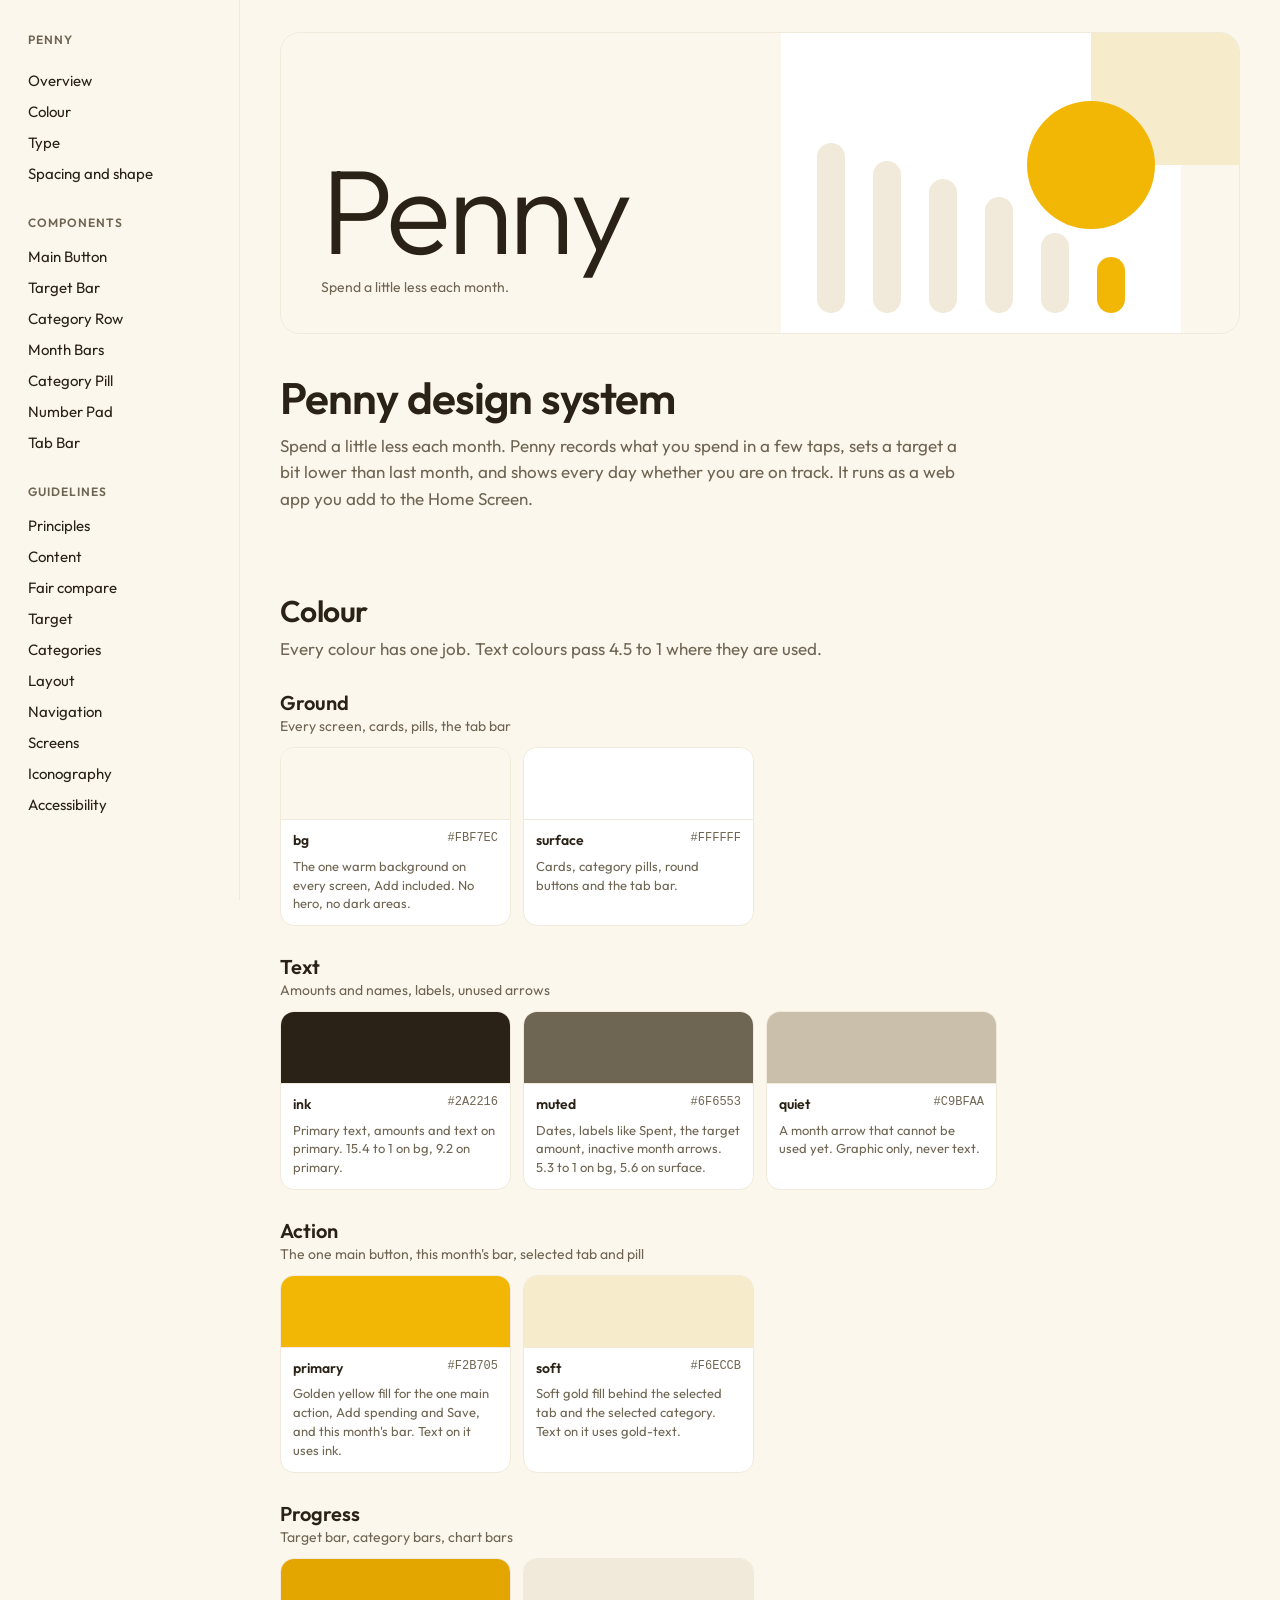
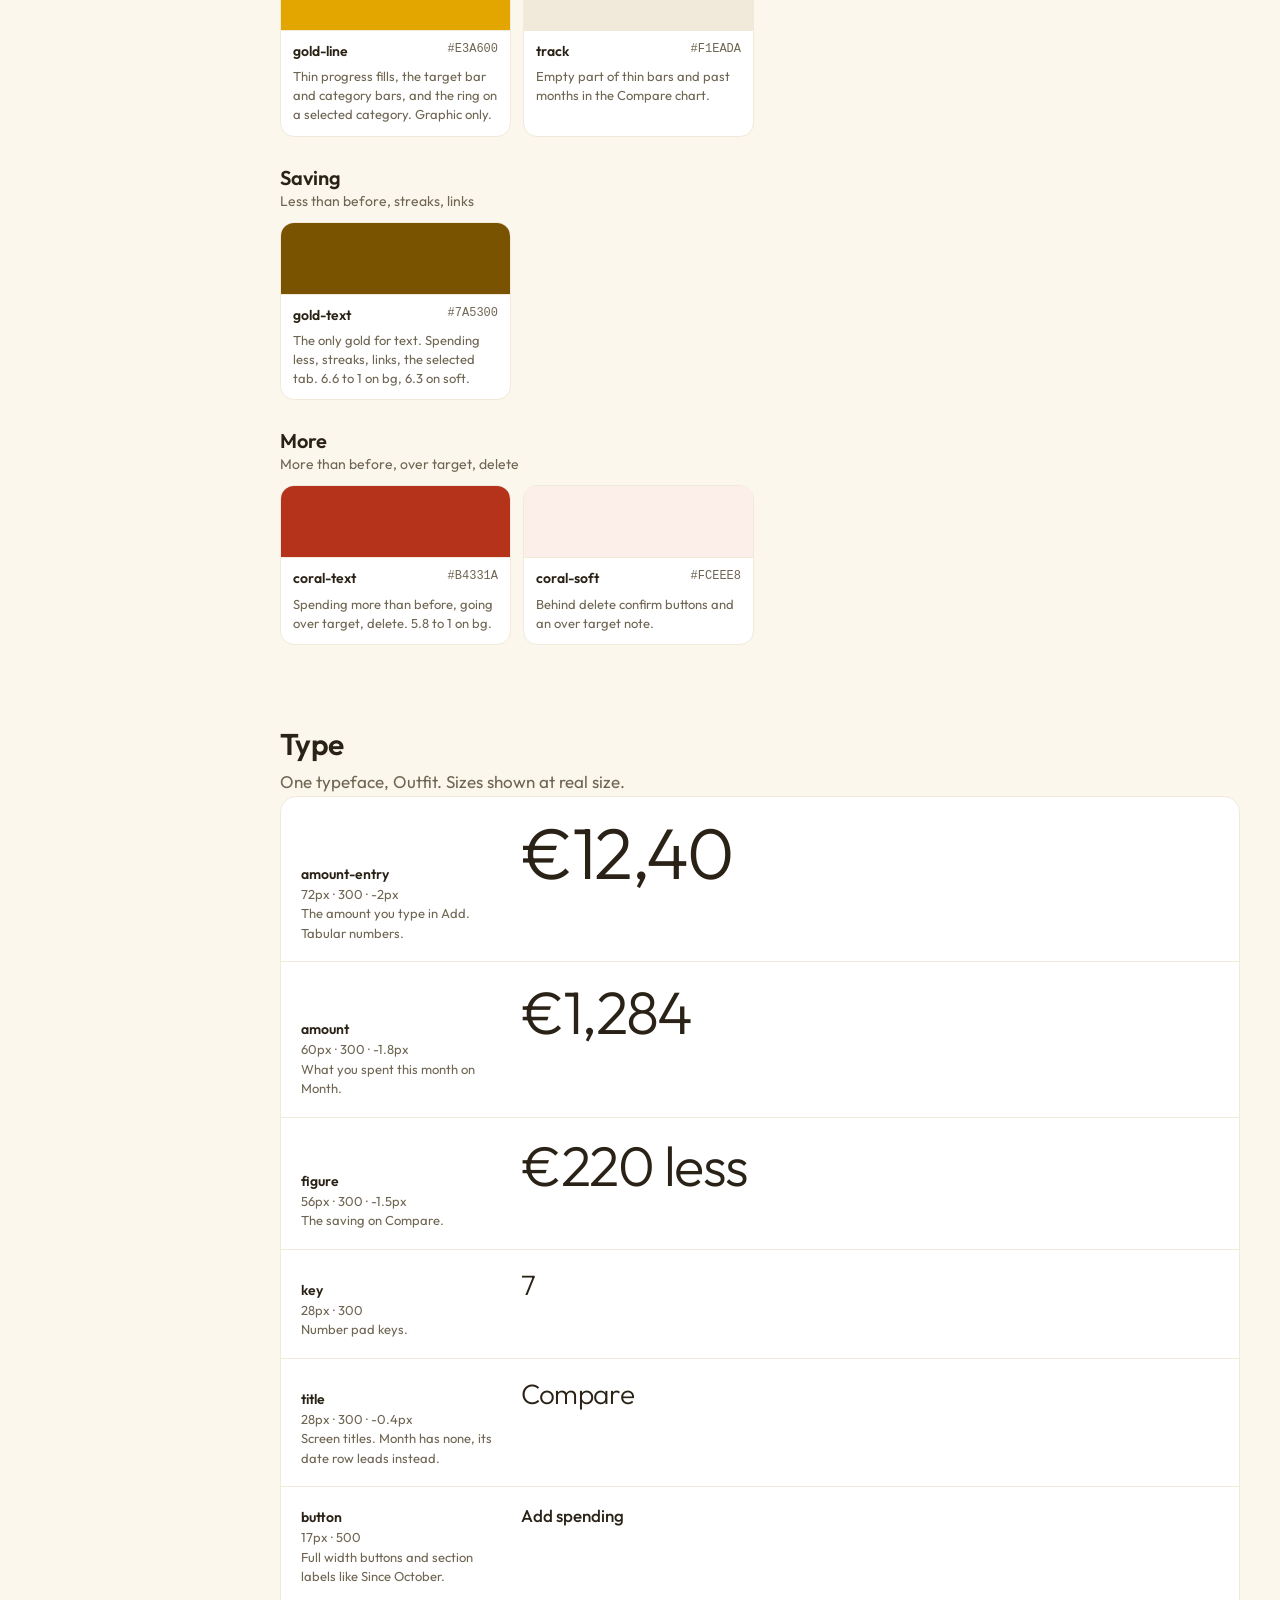
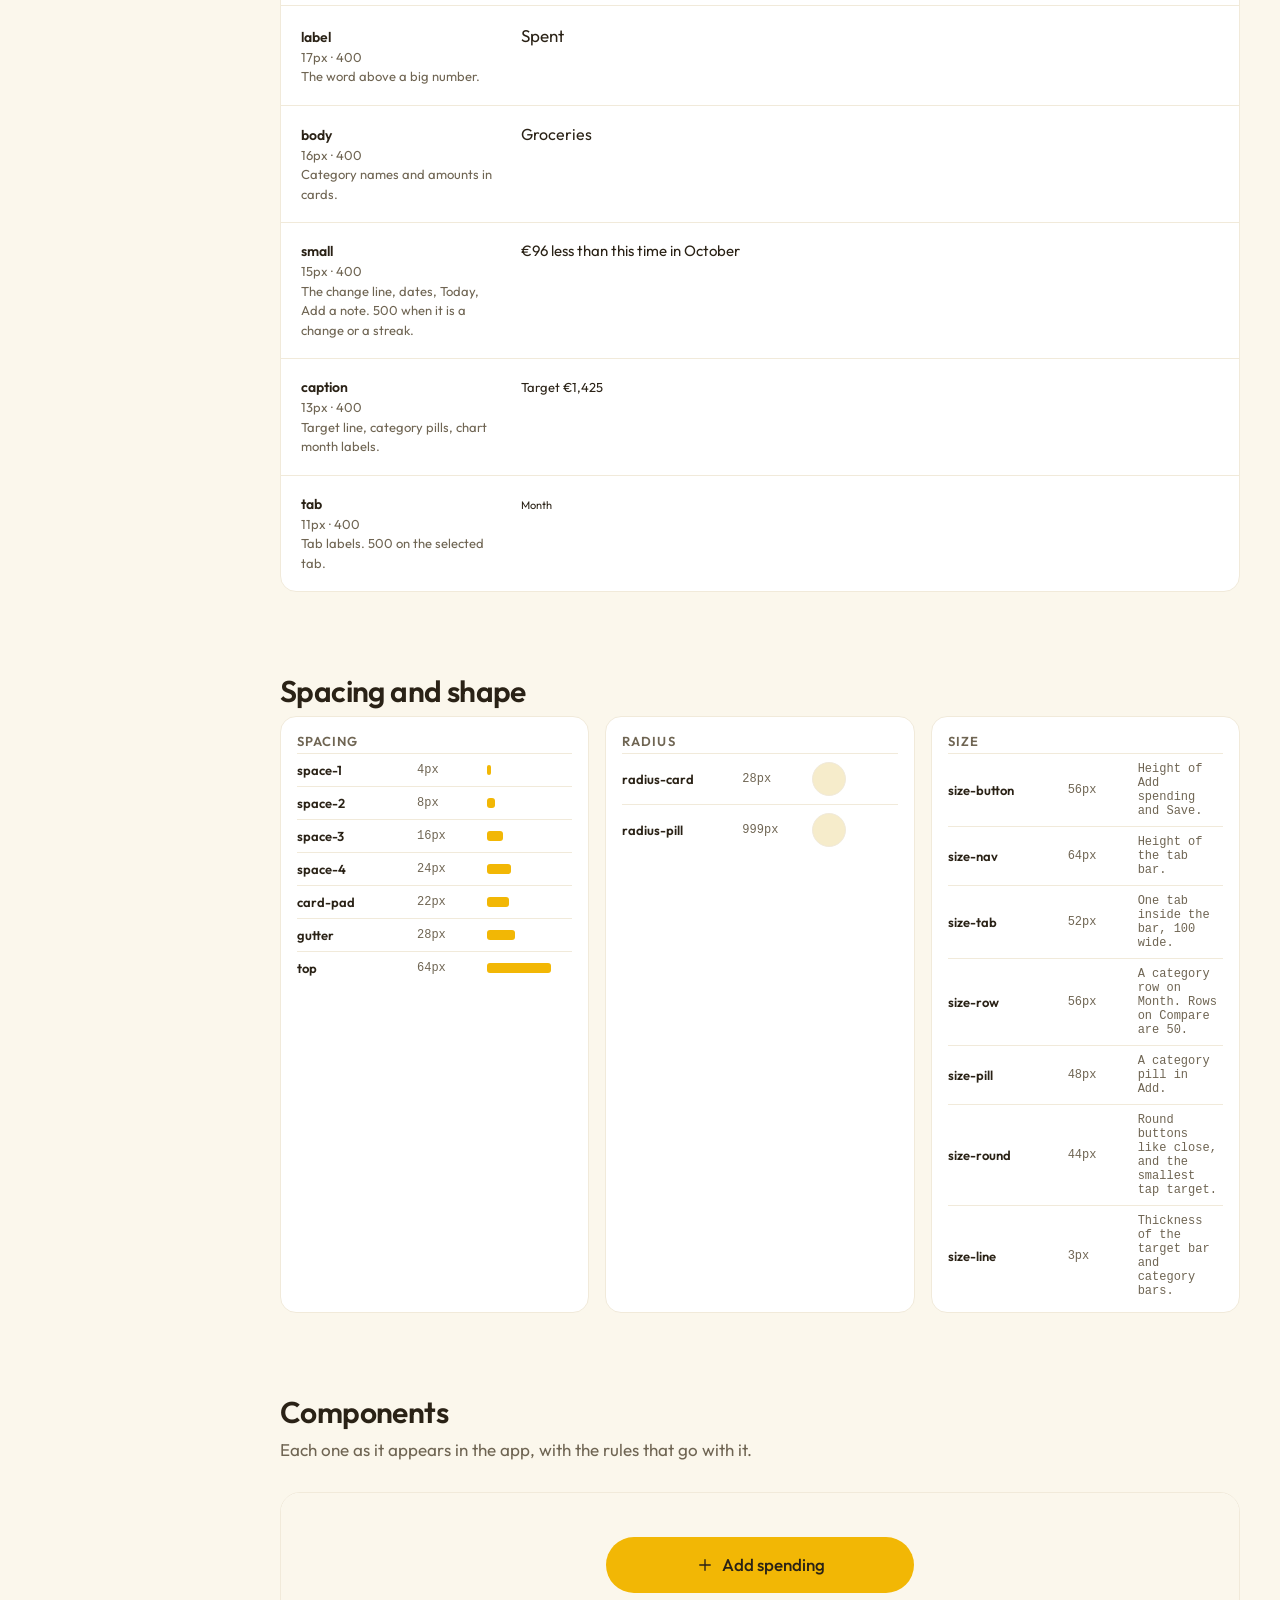
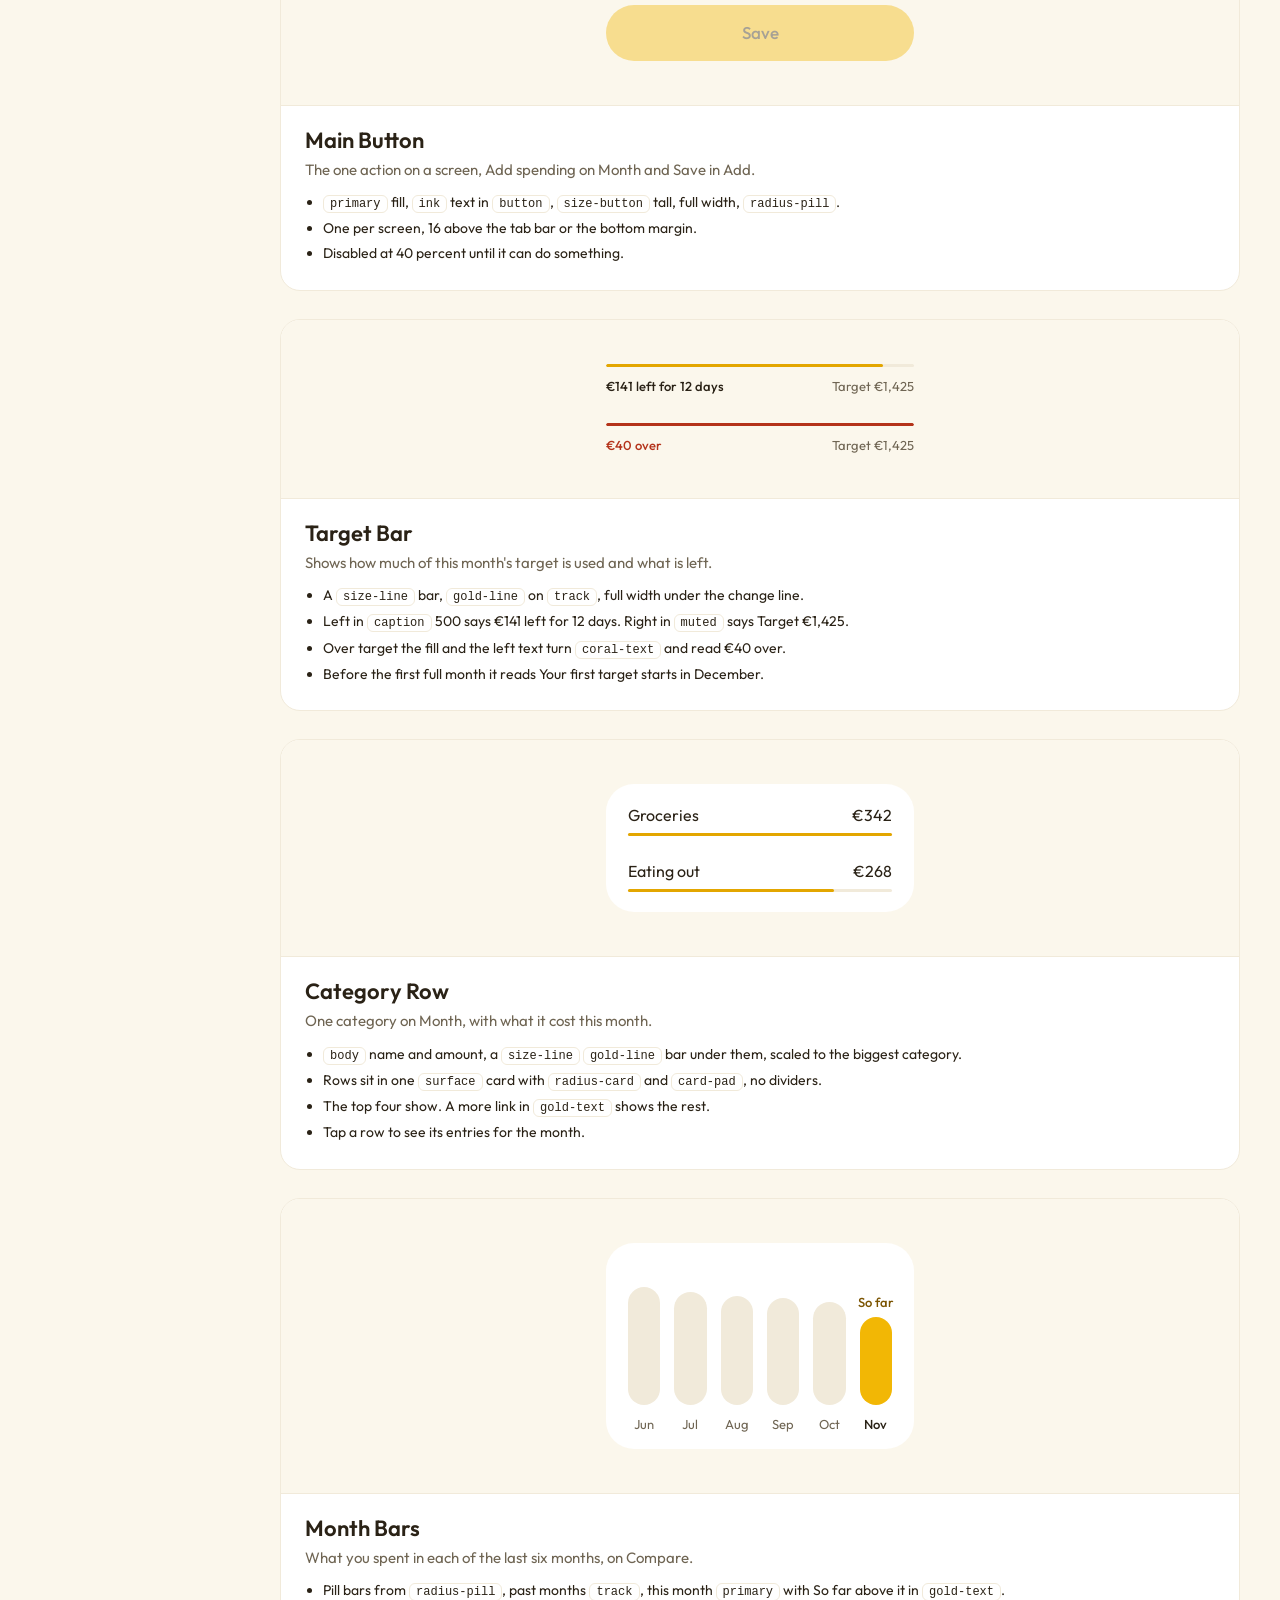
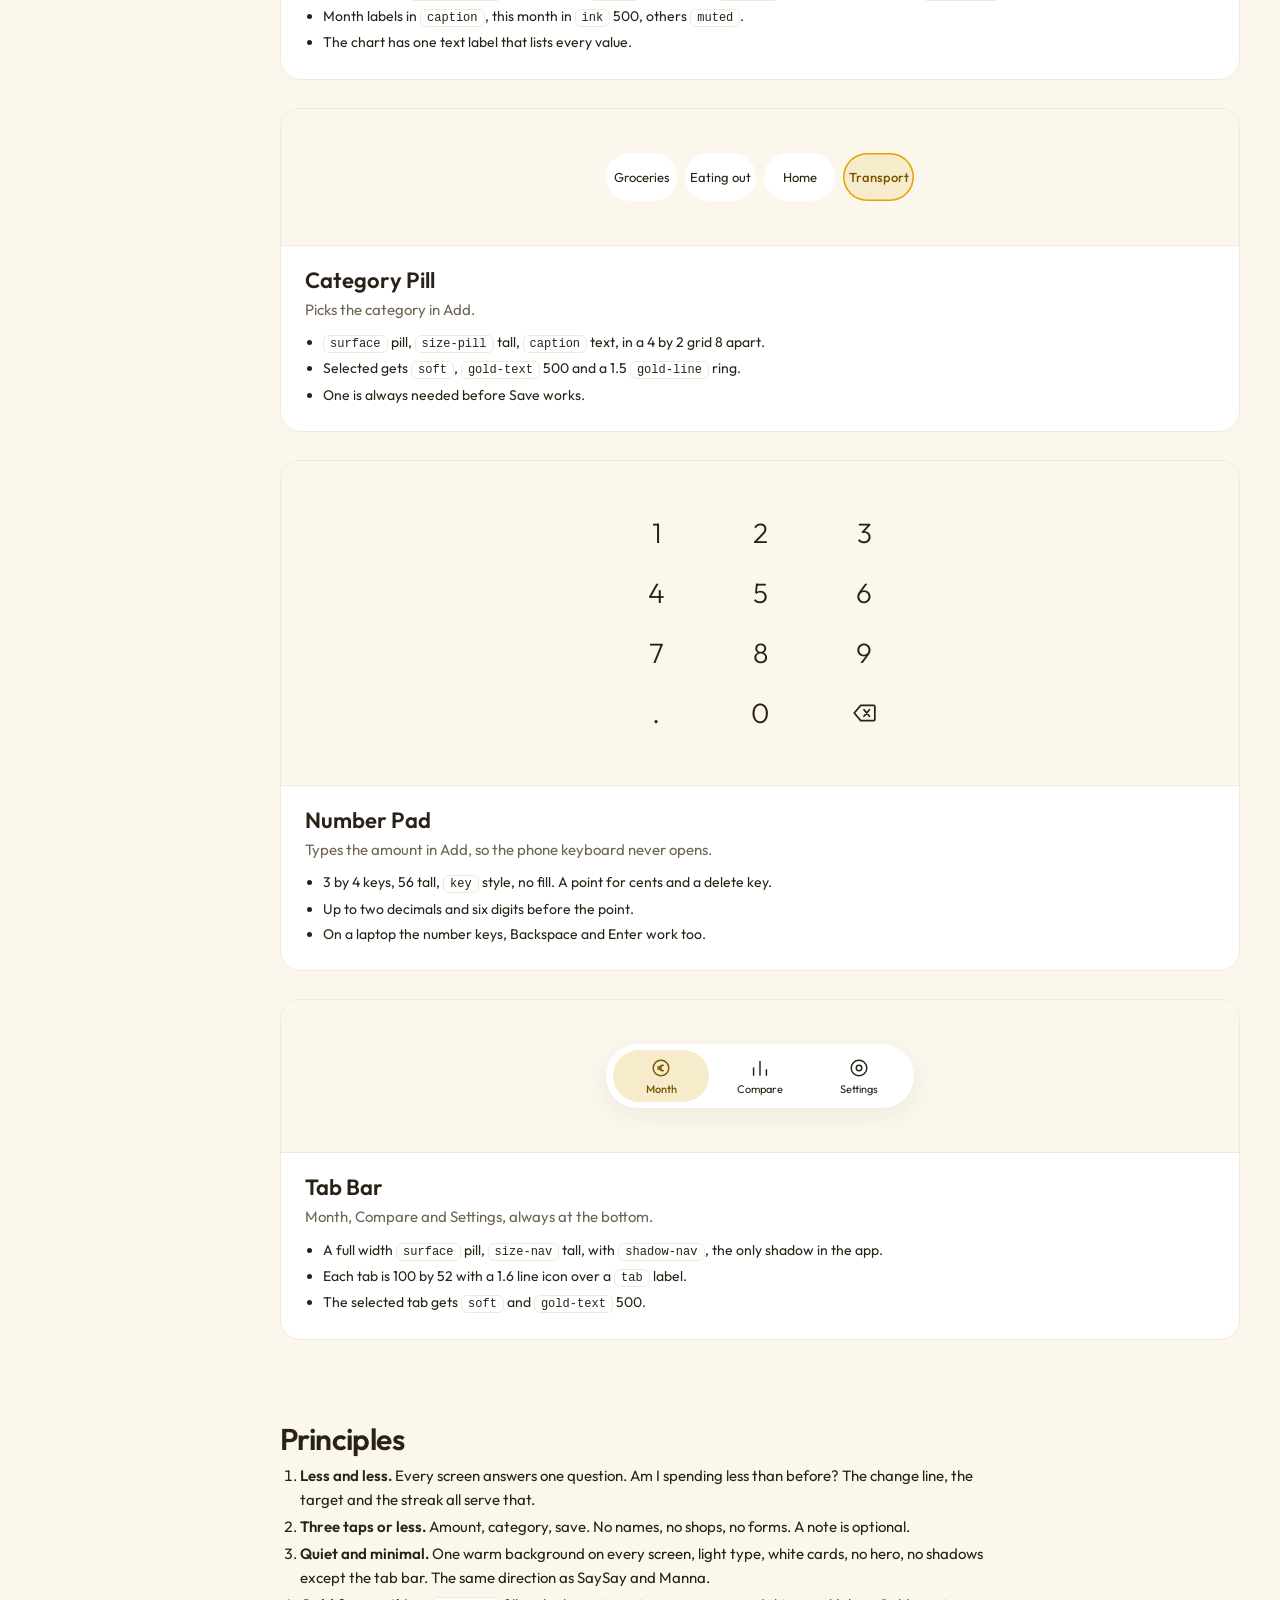
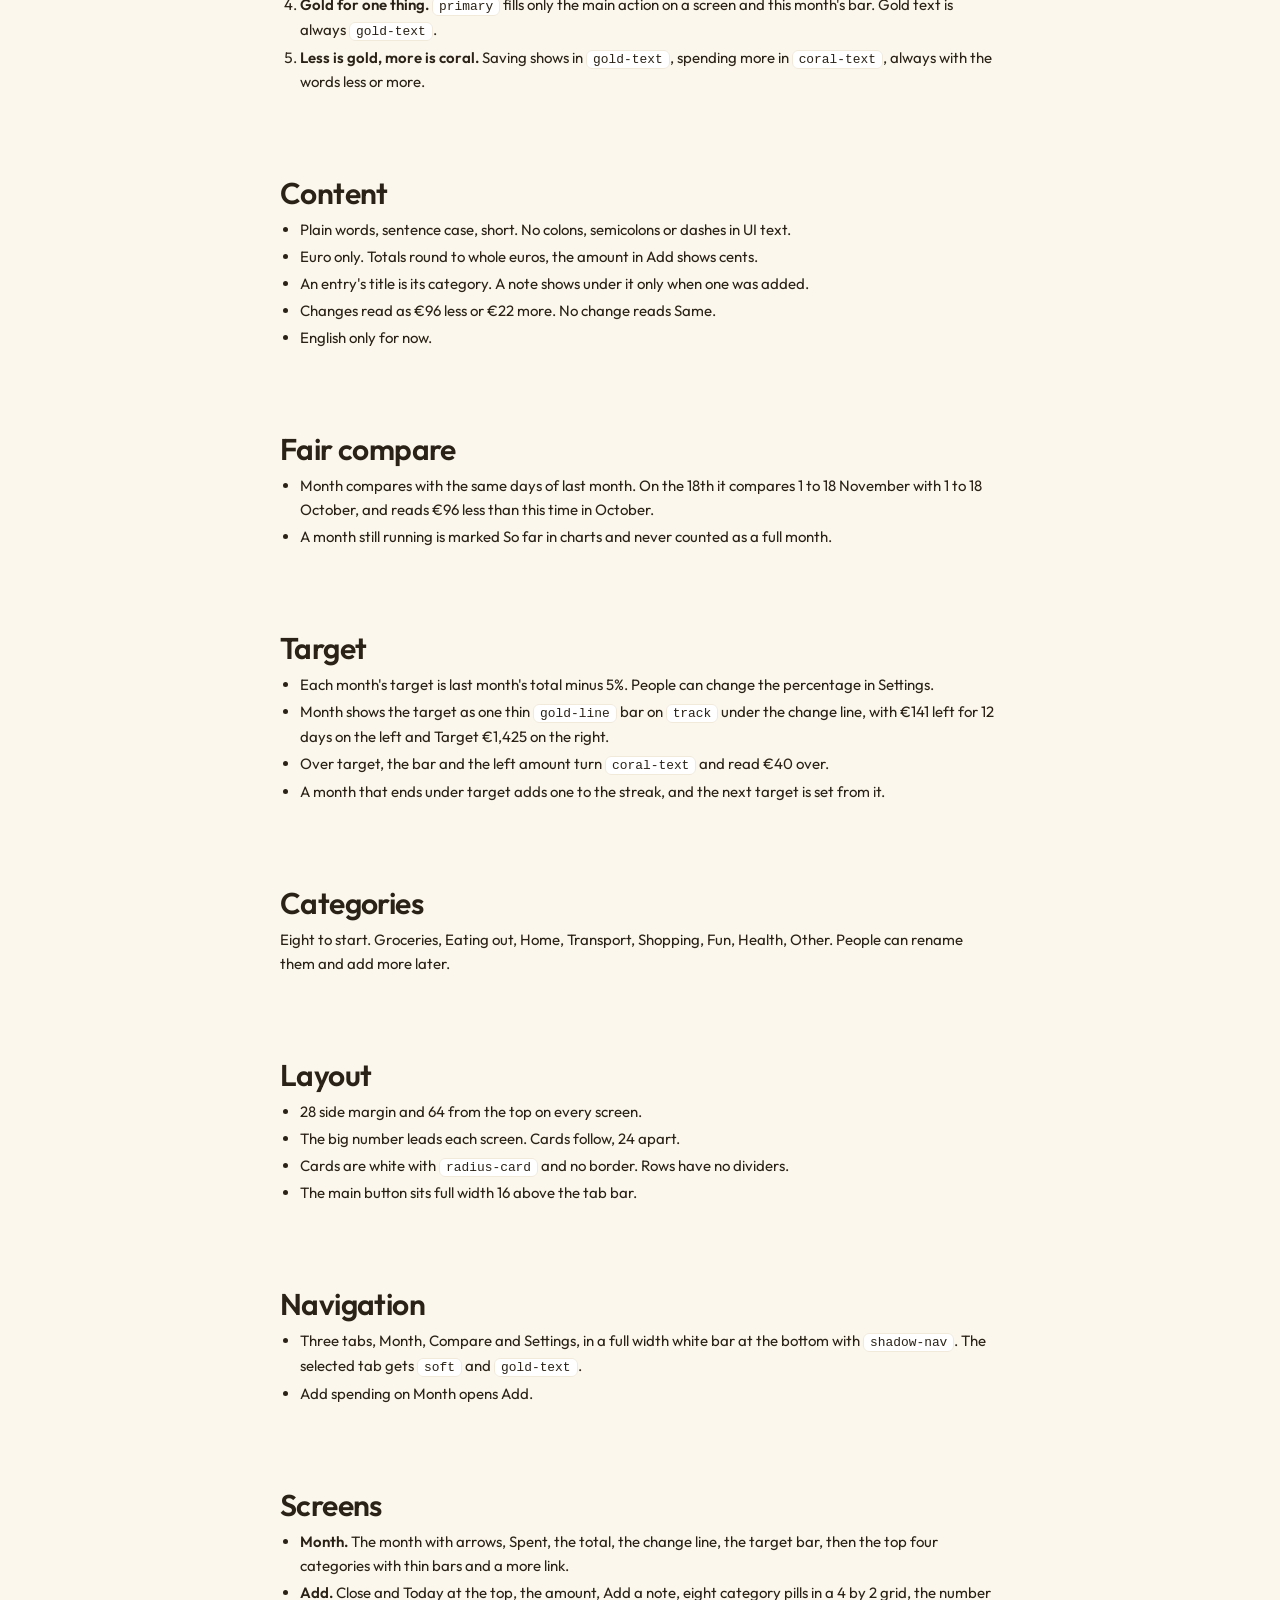
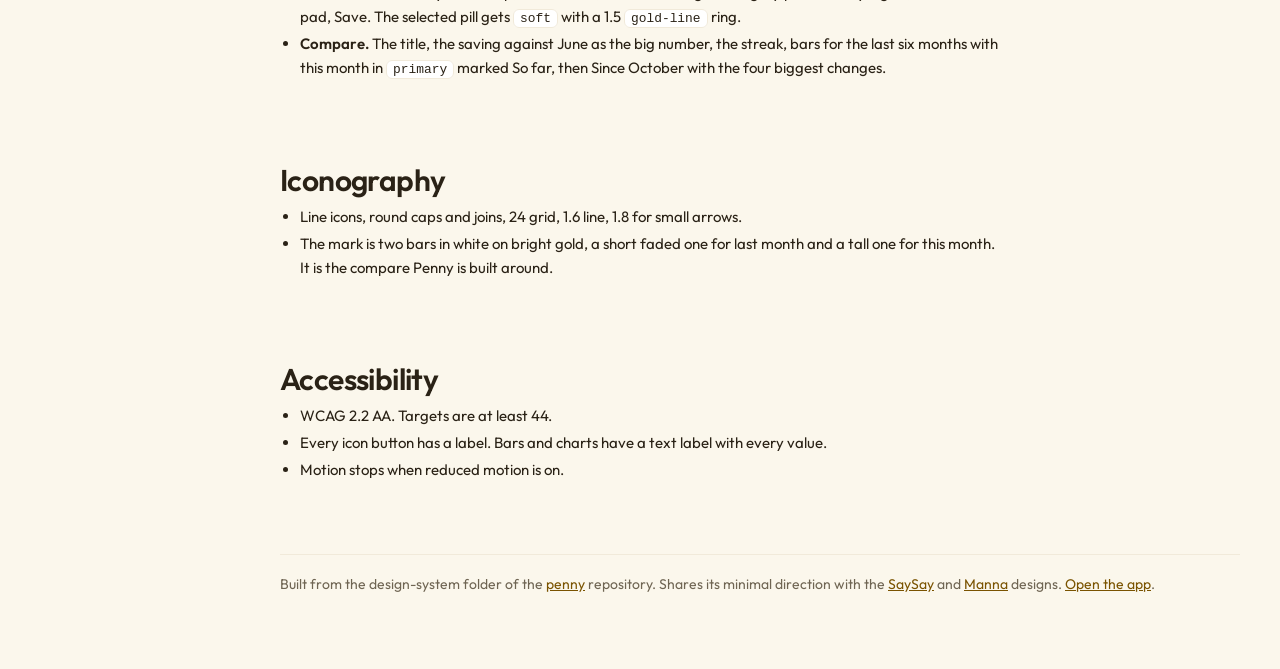
==== commit ad0d9564: "New Penny icon, two month bars in white on bright gold Replaces the smiling coin. Short faded bar fo" ====
--- a/design-system/index.html
+++ b/design-system/index.html
@@ -229,7 +229,7 @@
 <h2 class="sec" id="layout">Layout</h2><div class="prose"><ul><li>28 side margin and 64 from the top on every screen.</li><li>The big number leads each screen. Cards follow, 24 apart.</li><li>Cards are white with <code>radius-card</code> and no border. Rows have no dividers.</li><li>The main button sits full width 16 above the tab bar.</li></ul></div>
 <h2 class="sec" id="navigation">Navigation</h2><div class="prose"><ul><li>Three tabs, Month, Compare and Settings, in a full width white bar at the bottom with <code>shadow-nav</code>. The selected tab gets <code>soft</code> and <code>gold-text</code>.</li><li>Add spending on Month opens Add.</li></ul></div>
 <h2 class="sec" id="screens">Screens</h2><div class="prose"><ul><li><b>Month.</b> The month with arrows, Spent, the total, the change line, the target bar, then the top four categories with thin bars and a more link.</li><li><b>Add.</b> Close and Today at the top, the amount, Add a note, eight category pills in a 4 by 2 grid, the number pad, Save. The selected pill gets <code>soft</code> with a 1.5 <code>gold-line</code> ring.</li><li><b>Compare.</b> The title, the saving against June as the big number, the streak, bars for the last six months with this month in <code>primary</code> marked So far, then Since October with the four biggest changes.</li></ul></div>
-<h2 class="sec" id="iconography">Iconography</h2><div class="prose"><ul><li>Line icons, round caps and joins, 24 grid, 1.6 line, 1.8 for small arrows.</li><li>The mark is a smiling coin on <code>primary</code>.</li></ul></div>
+<h2 class="sec" id="iconography">Iconography</h2><div class="prose"><ul><li>Line icons, round caps and joins, 24 grid, 1.6 line, 1.8 for small arrows.</li><li>The mark is two bars in white on bright gold, a short faded one for last month and a tall one for this month. It is the compare Penny is built around.</li></ul></div>
 <h2 class="sec" id="accessibility">Accessibility</h2><div class="prose"><ul><li>WCAG 2.2 AA. Targets are at least 44.</li><li>Every icon button has a label. Bars and charts have a text label with every value.</li><li>Motion stops when reduced motion is on.</li></ul></div>
 
   <footer>Built from the design-system folder of the <a href="https://github.com/yeochoi/penny">penny</a> repository. Shares its minimal direction with the <a href="https://yeochoi.github.io/saysay/design-system/">SaySay</a> and <a href="https://yeochoi.github.io/manna/">Manna</a> designs. <a href="../">Open the app</a>.</footer>
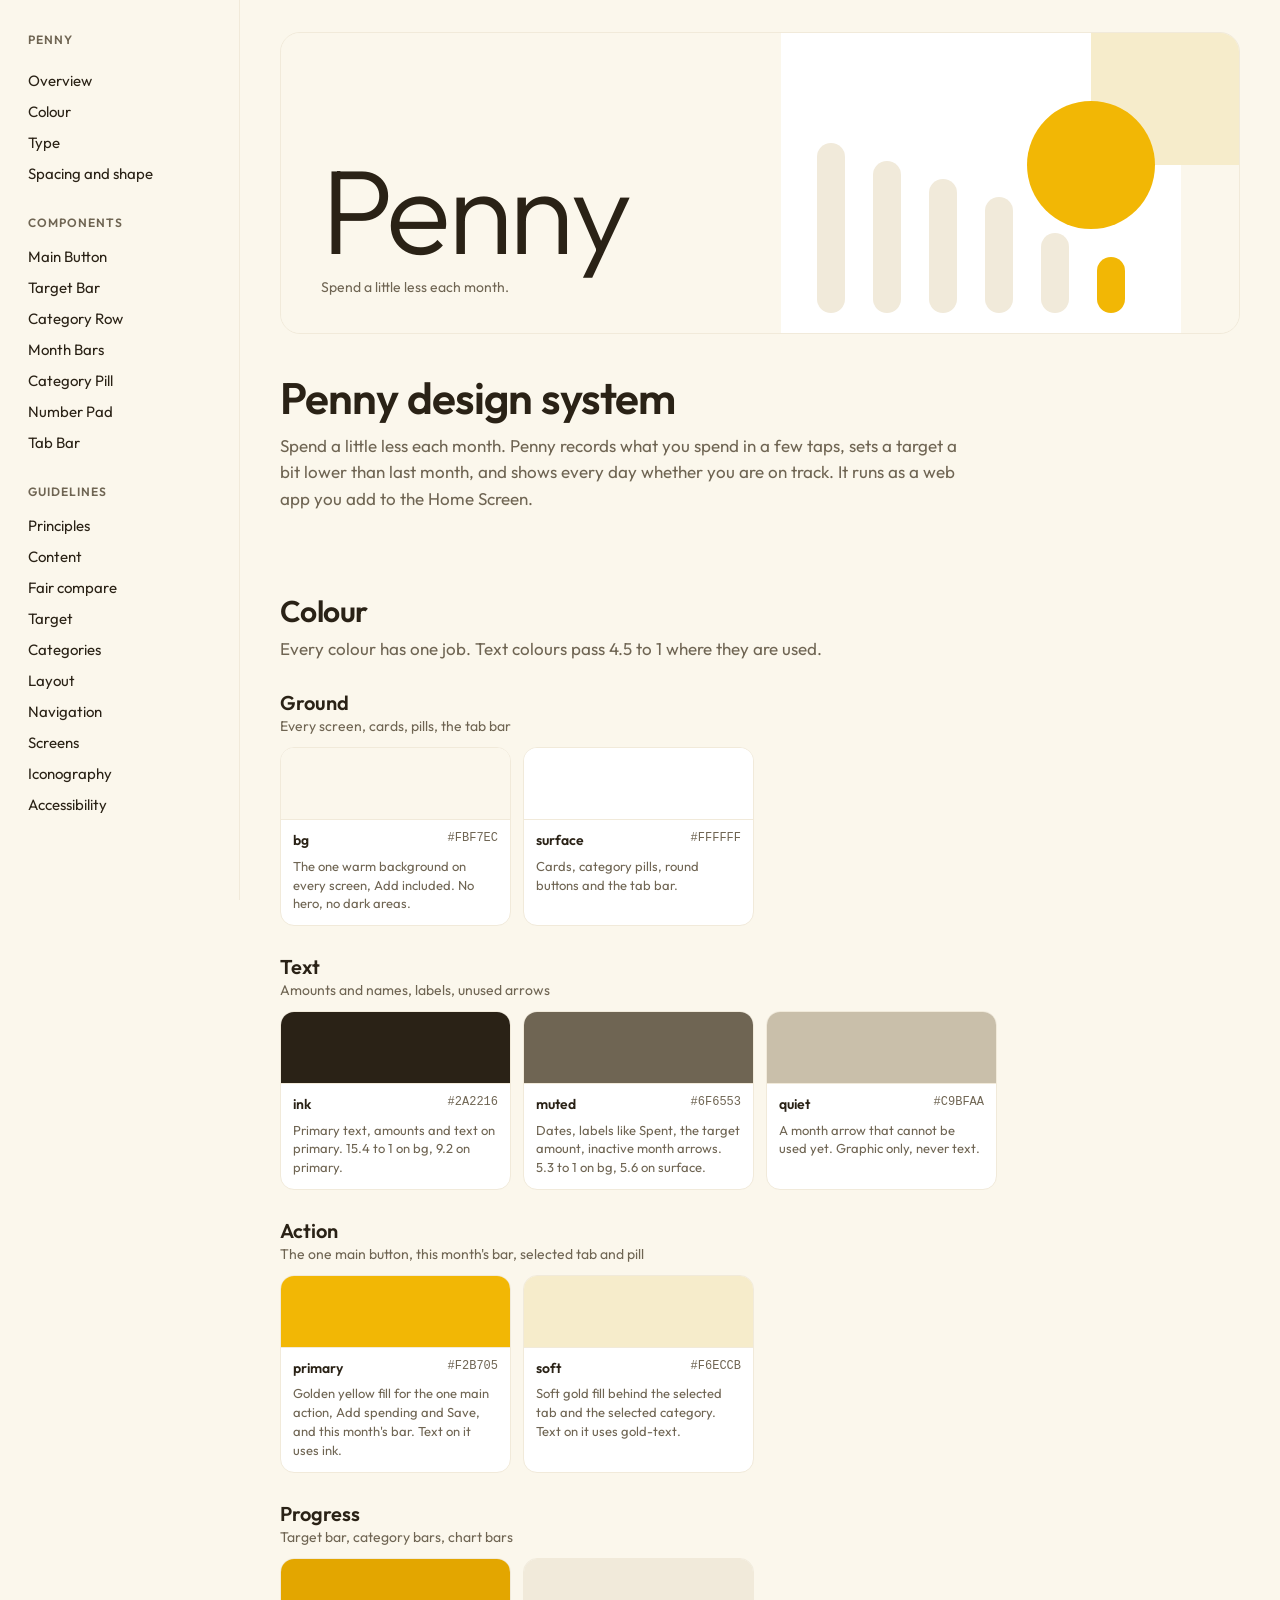
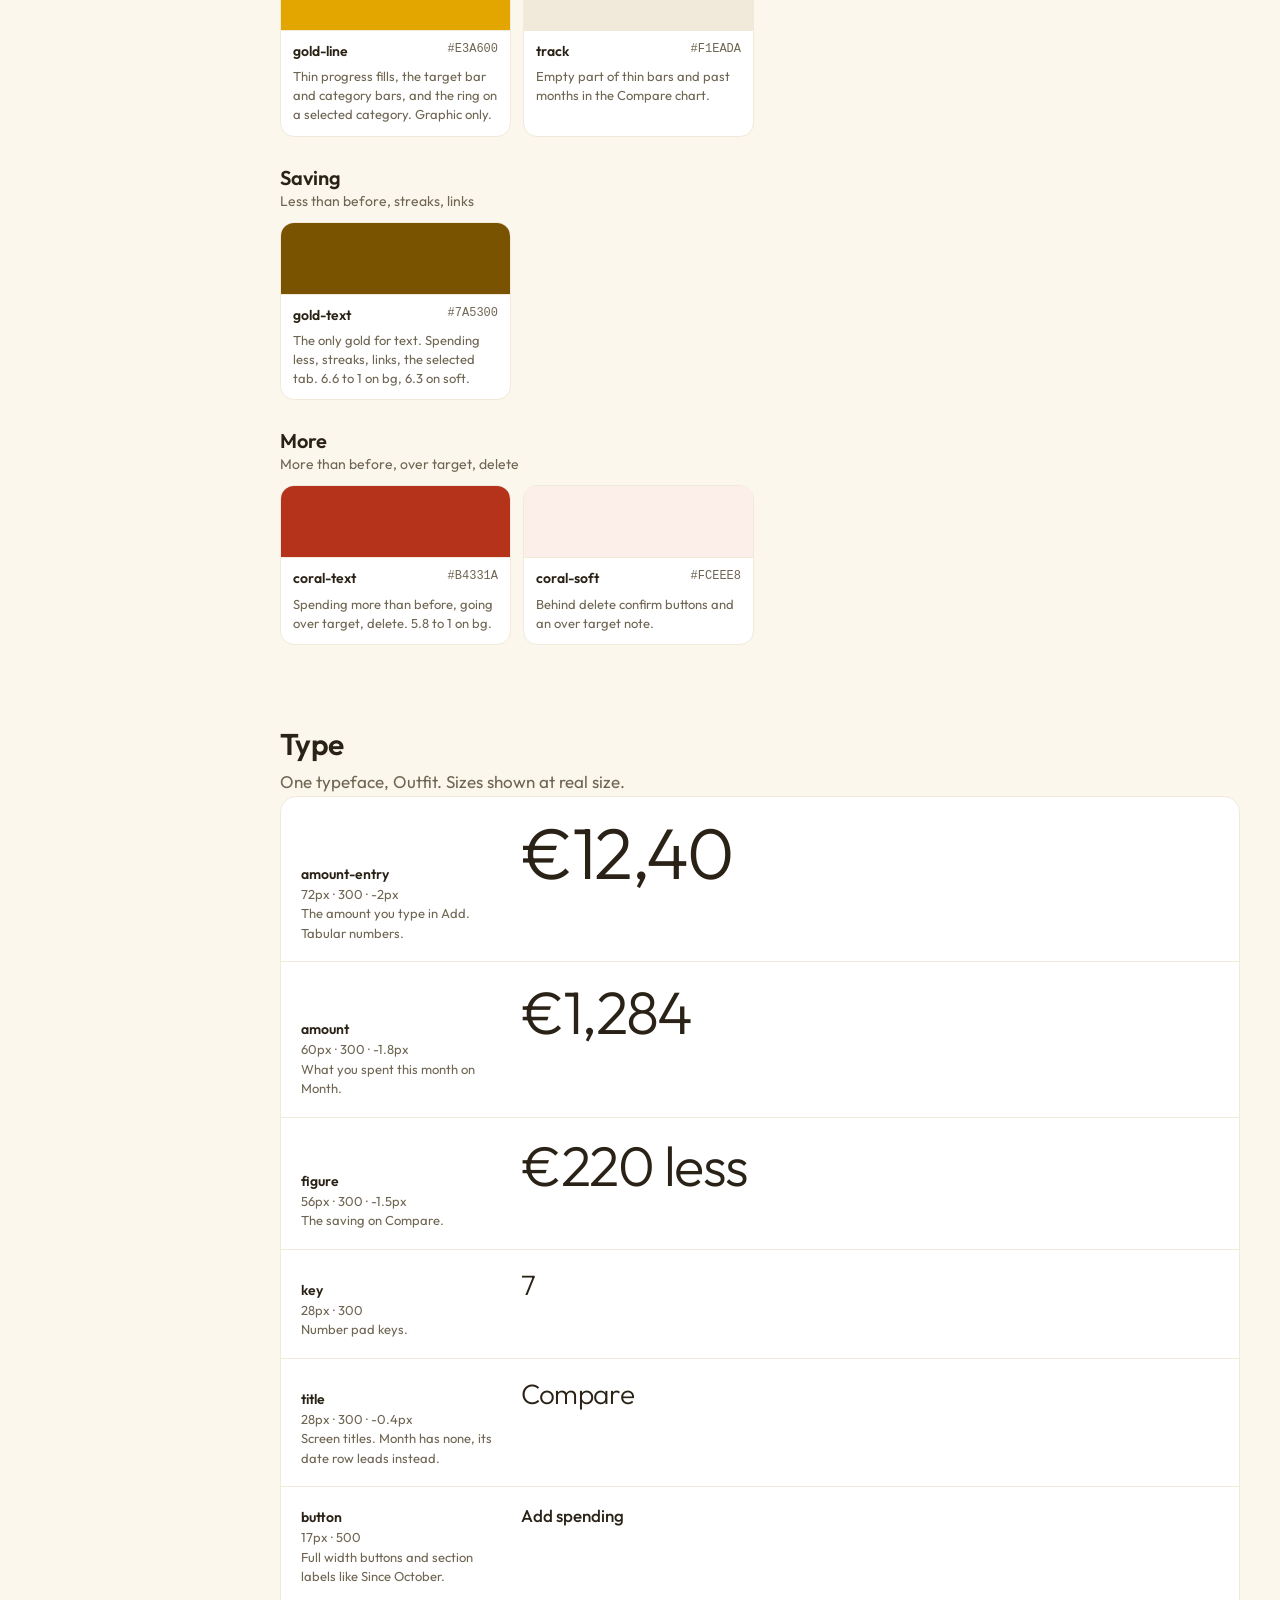
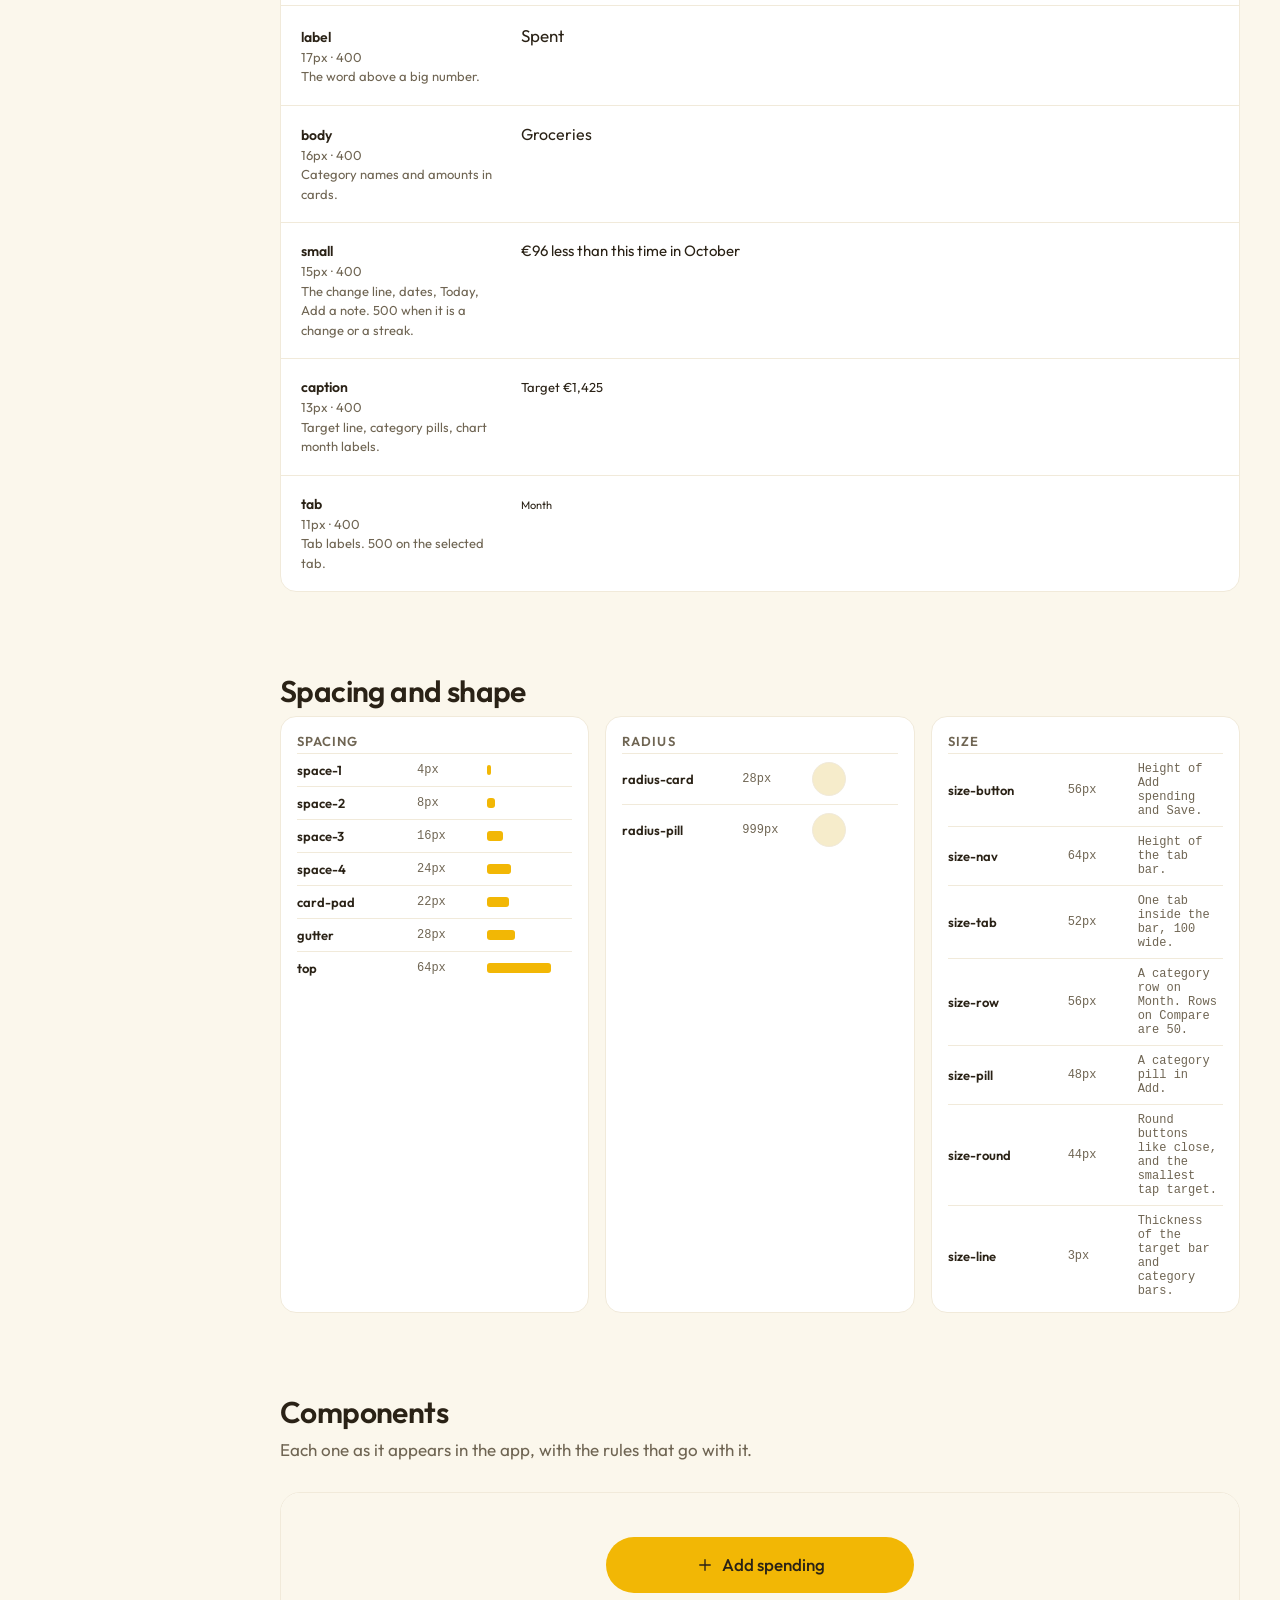
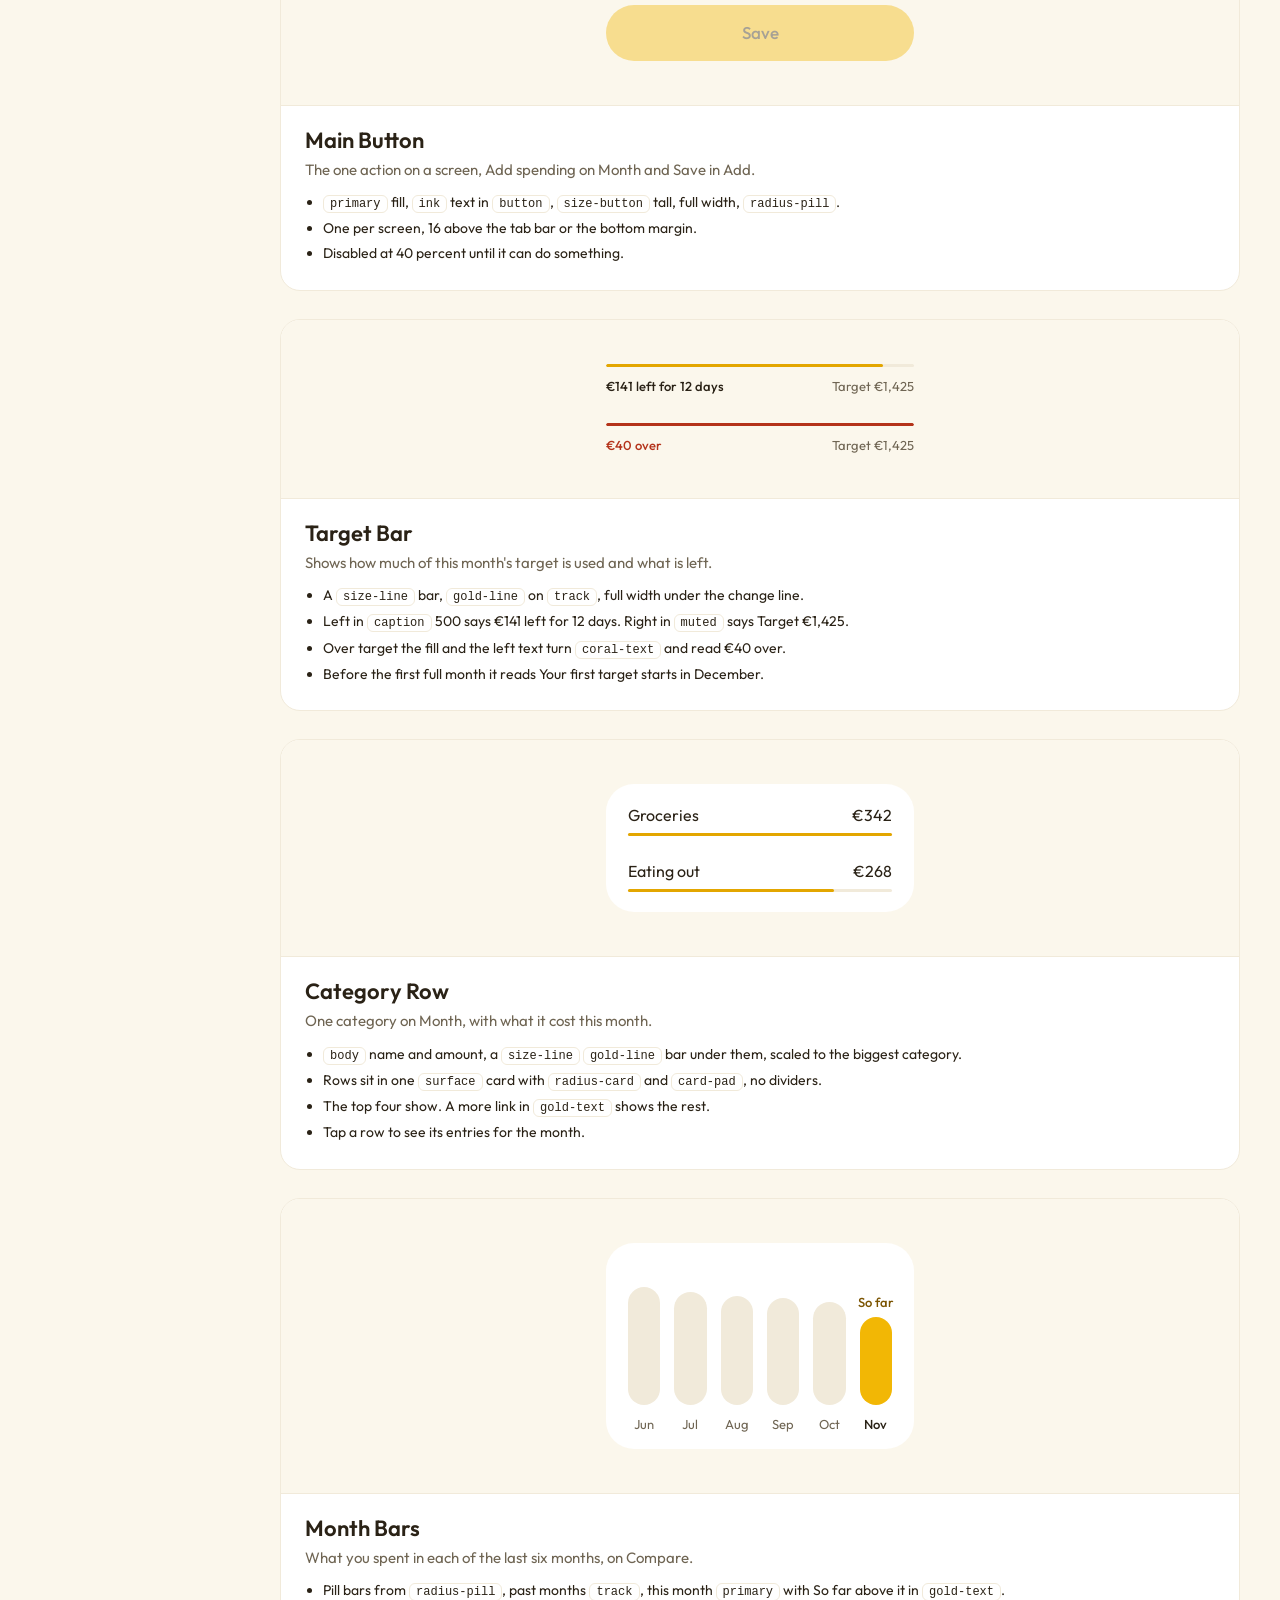
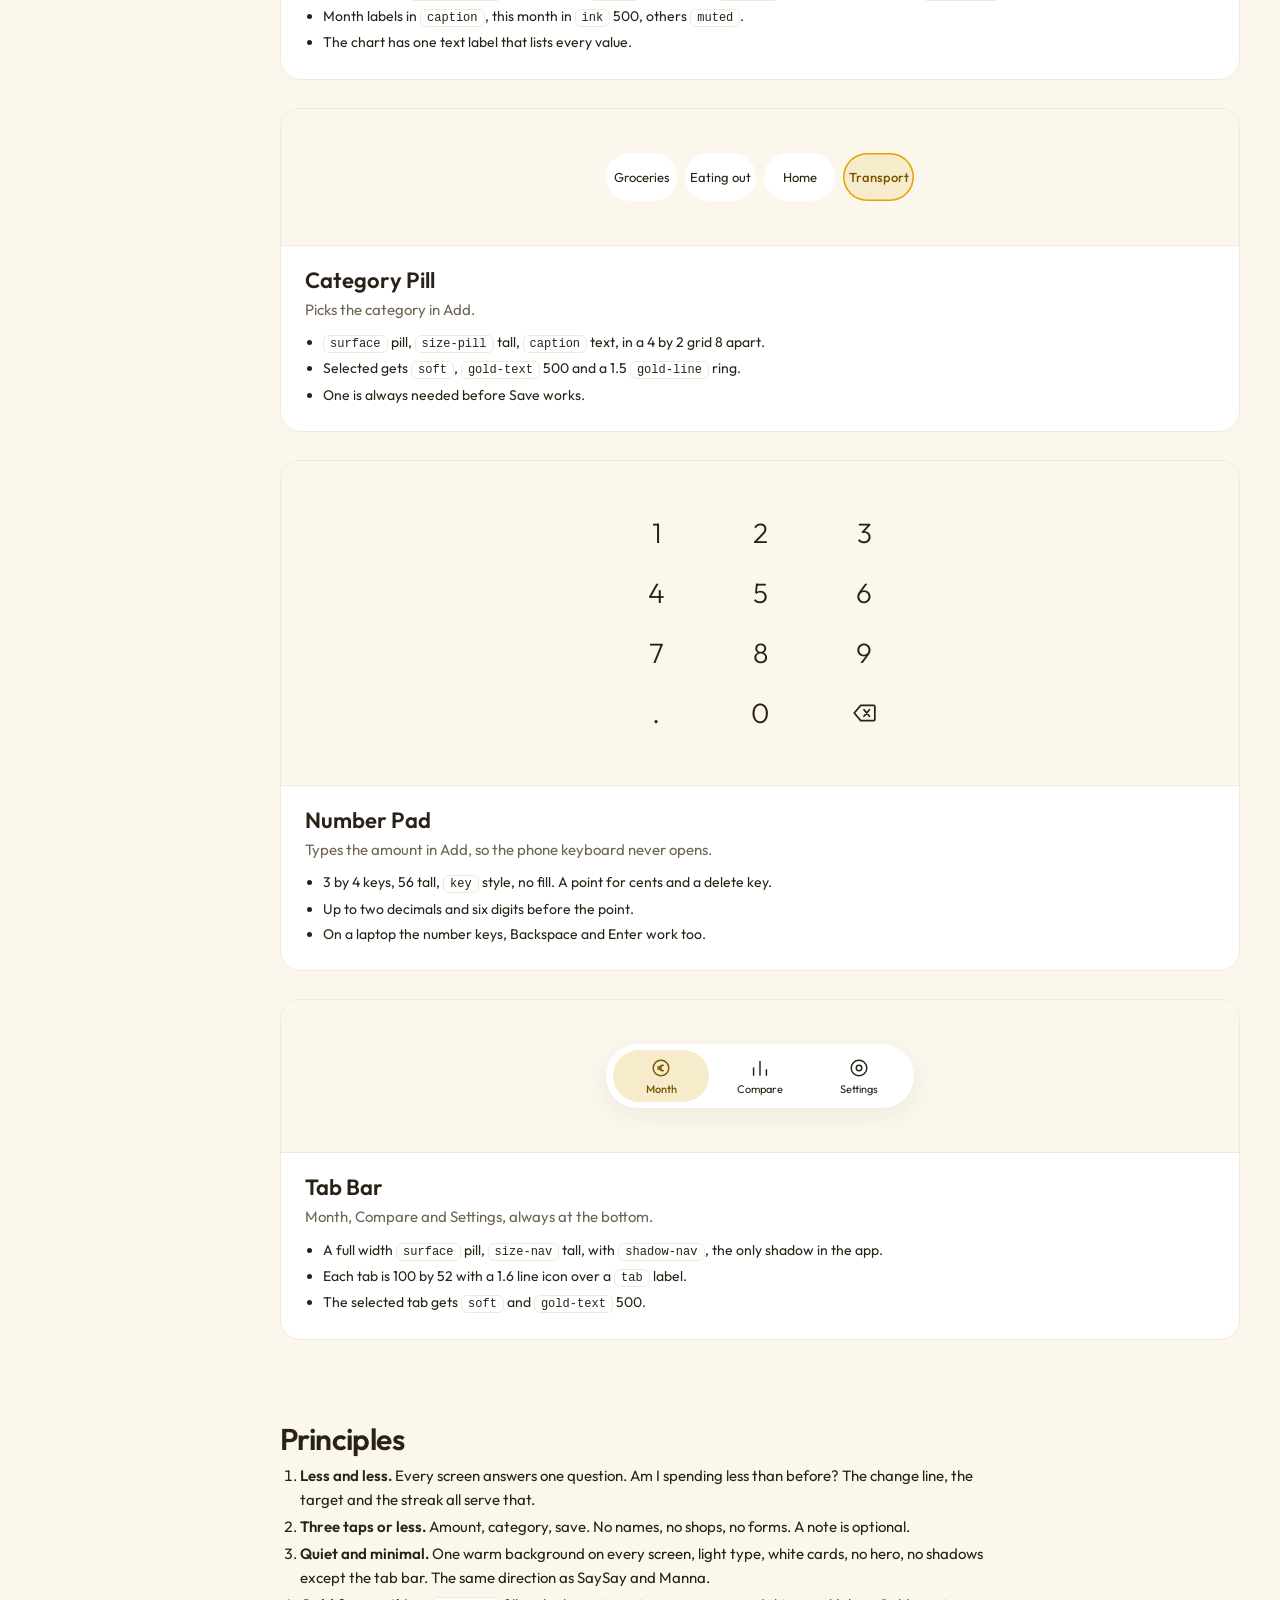
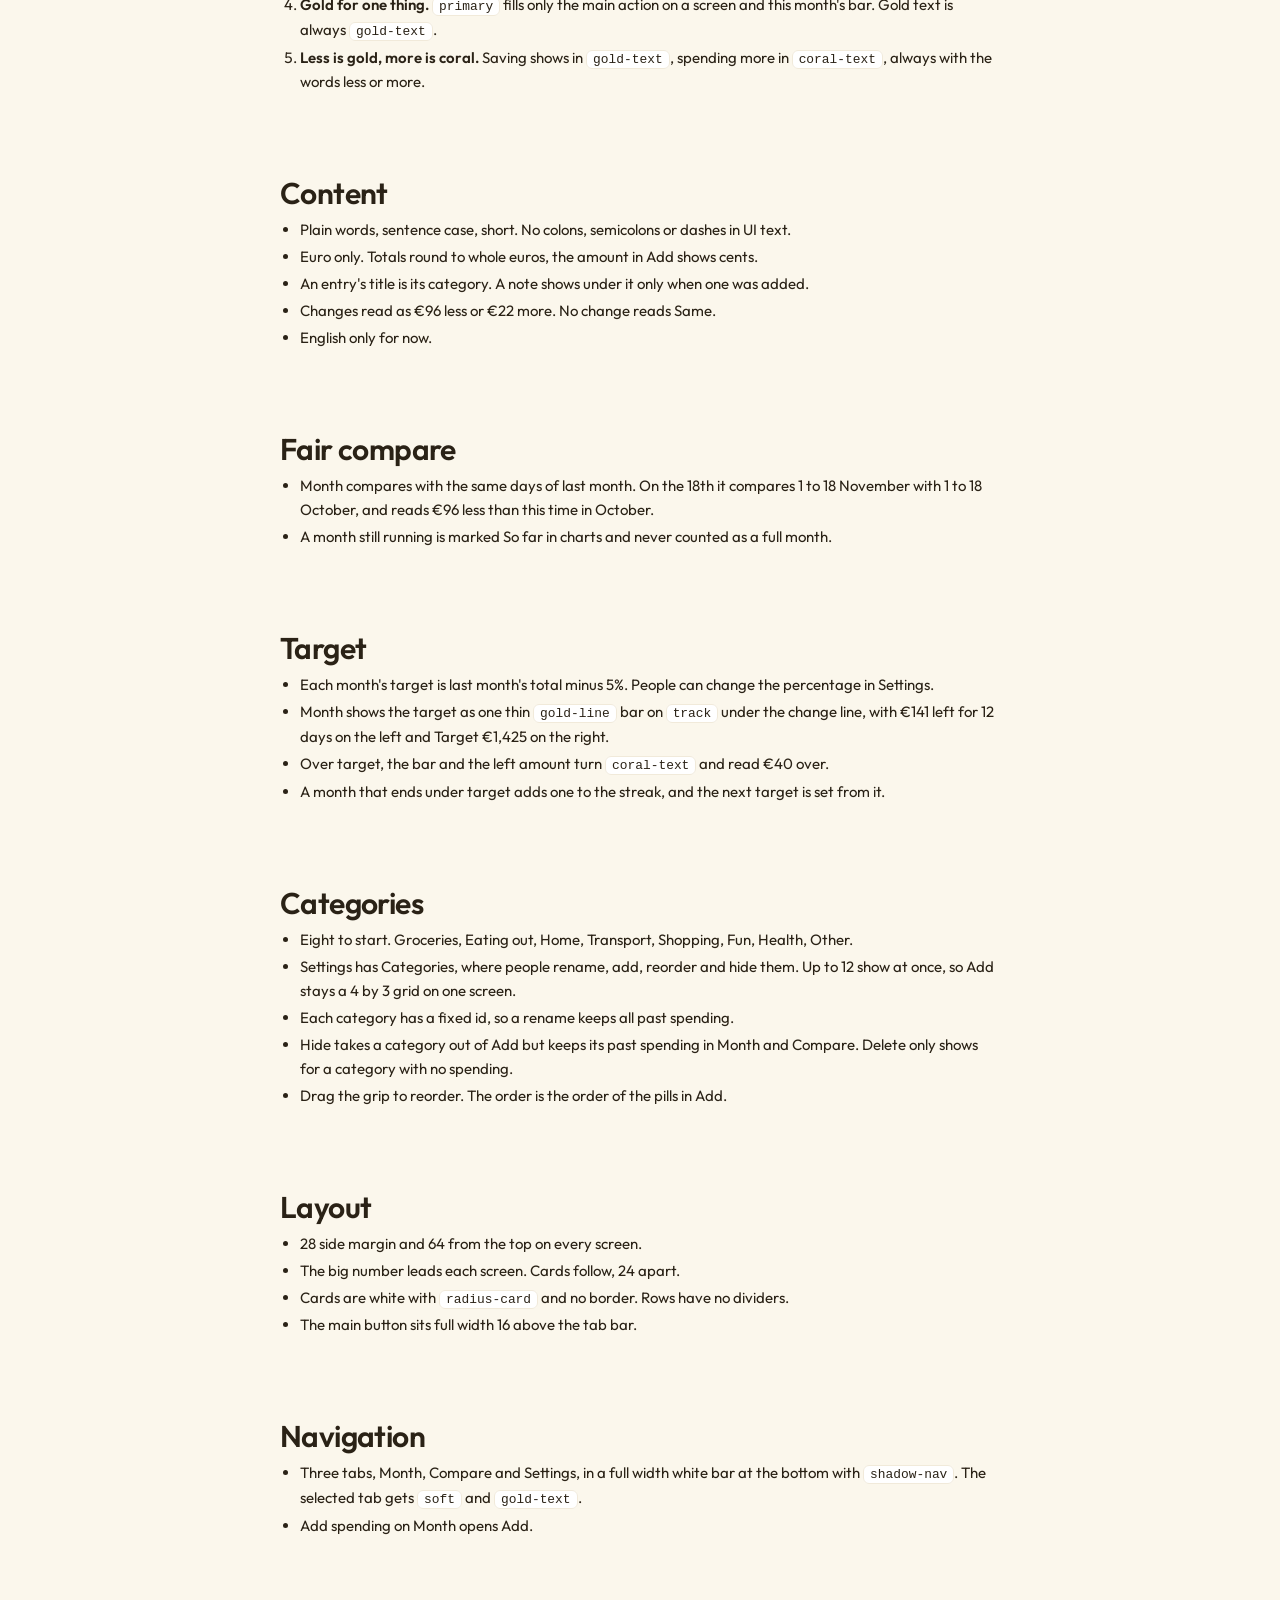
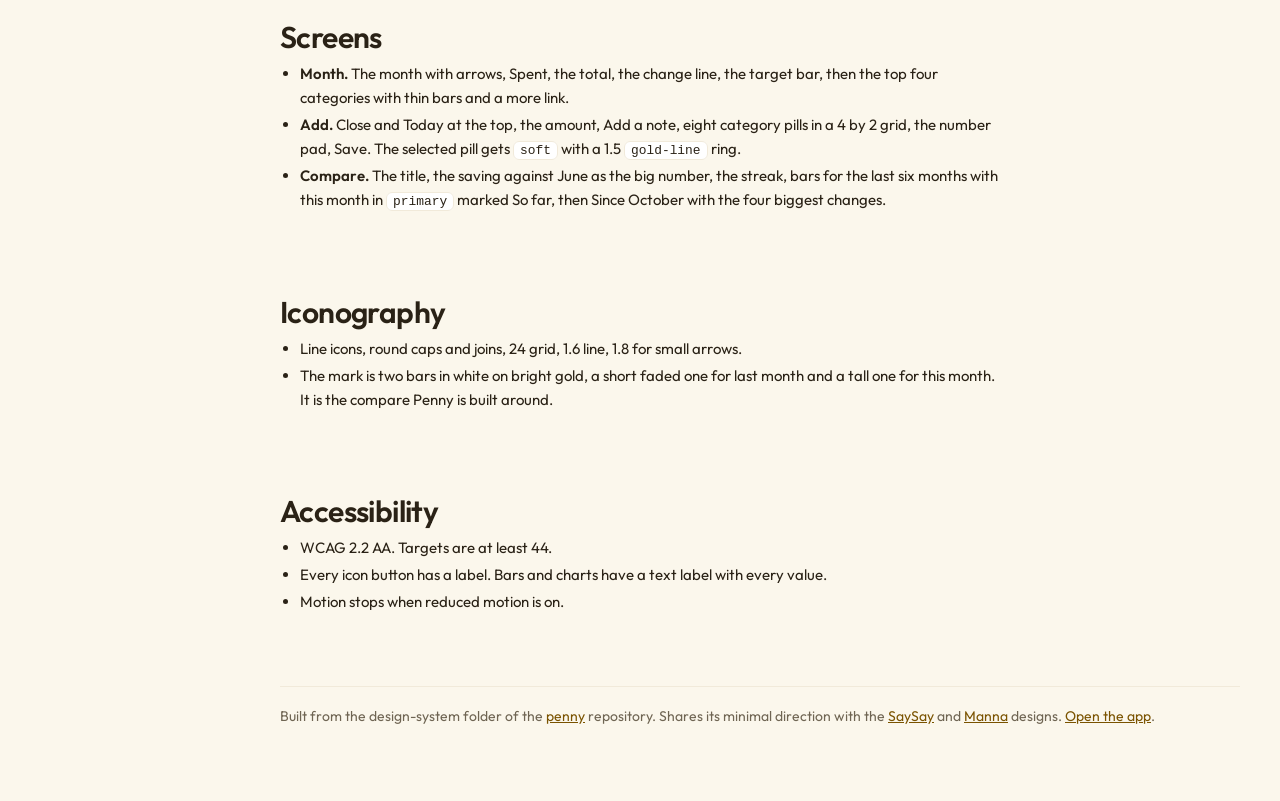
==== commit 681c4ee8: "Edit categories in Settings Rename, add, reorder and hide categories, up to 12 so Add stays on one s" ====
--- a/design-system/index.html
+++ b/design-system/index.html
@@ -225,7 +225,7 @@
 <h2 class="sec" id="content">Content</h2><div class="prose"><ul><li>Plain words, sentence case, short. No colons, semicolons or dashes in UI text.</li><li>Euro only. Totals round to whole euros, the amount in Add shows cents.</li><li>An entry's title is its category. A note shows under it only when one was added.</li><li>Changes read as €96 less or €22 more. No change reads Same.</li><li>English only for now.</li></ul></div>
 <h2 class="sec" id="fair-compare">Fair compare</h2><div class="prose"><ul><li>Month compares with the same days of last month. On the 18th it compares 1 to 18 November with 1 to 18 October, and reads €96 less than this time in October.</li><li>A month still running is marked So far in charts and never counted as a full month.</li></ul></div>
 <h2 class="sec" id="target">Target</h2><div class="prose"><ul><li>Each month's target is last month's total minus 5%. People can change the percentage in Settings.</li><li>Month shows the target as one thin <code>gold-line</code> bar on <code>track</code> under the change line, with €141 left for 12 days on the left and Target €1,425 on the right.</li><li>Over target, the bar and the left amount turn <code>coral-text</code> and read €40 over.</li><li>A month that ends under target adds one to the streak, and the next target is set from it.</li></ul></div>
-<h2 class="sec" id="categories">Categories</h2><div class="prose"><p>Eight to start. Groceries, Eating out, Home, Transport, Shopping, Fun, Health, Other. People can rename them and add more later.</p></div>
+<h2 class="sec" id="categories">Categories</h2><div class="prose"><ul><li>Eight to start. Groceries, Eating out, Home, Transport, Shopping, Fun, Health, Other.</li><li>Settings has Categories, where people rename, add, reorder and hide them. Up to 12 show at once, so Add stays a 4 by 3 grid on one screen.</li><li>Each category has a fixed id, so a rename keeps all past spending.</li><li>Hide takes a category out of Add but keeps its past spending in Month and Compare. Delete only shows for a category with no spending.</li><li>Drag the grip to reorder. The order is the order of the pills in Add.</li></ul></div>
 <h2 class="sec" id="layout">Layout</h2><div class="prose"><ul><li>28 side margin and 64 from the top on every screen.</li><li>The big number leads each screen. Cards follow, 24 apart.</li><li>Cards are white with <code>radius-card</code> and no border. Rows have no dividers.</li><li>The main button sits full width 16 above the tab bar.</li></ul></div>
 <h2 class="sec" id="navigation">Navigation</h2><div class="prose"><ul><li>Three tabs, Month, Compare and Settings, in a full width white bar at the bottom with <code>shadow-nav</code>. The selected tab gets <code>soft</code> and <code>gold-text</code>.</li><li>Add spending on Month opens Add.</li></ul></div>
 <h2 class="sec" id="screens">Screens</h2><div class="prose"><ul><li><b>Month.</b> The month with arrows, Spent, the total, the change line, the target bar, then the top four categories with thin bars and a more link.</li><li><b>Add.</b> Close and Today at the top, the amount, Add a note, eight category pills in a 4 by 2 grid, the number pad, Save. The selected pill gets <code>soft</code> with a 1.5 <code>gold-line</code> ring.</li><li><b>Compare.</b> The title, the saving against June as the big number, the streak, bars for the last six months with this month in <code>primary</code> marked So far, then Since October with the four biggest changes.</li></ul></div>
